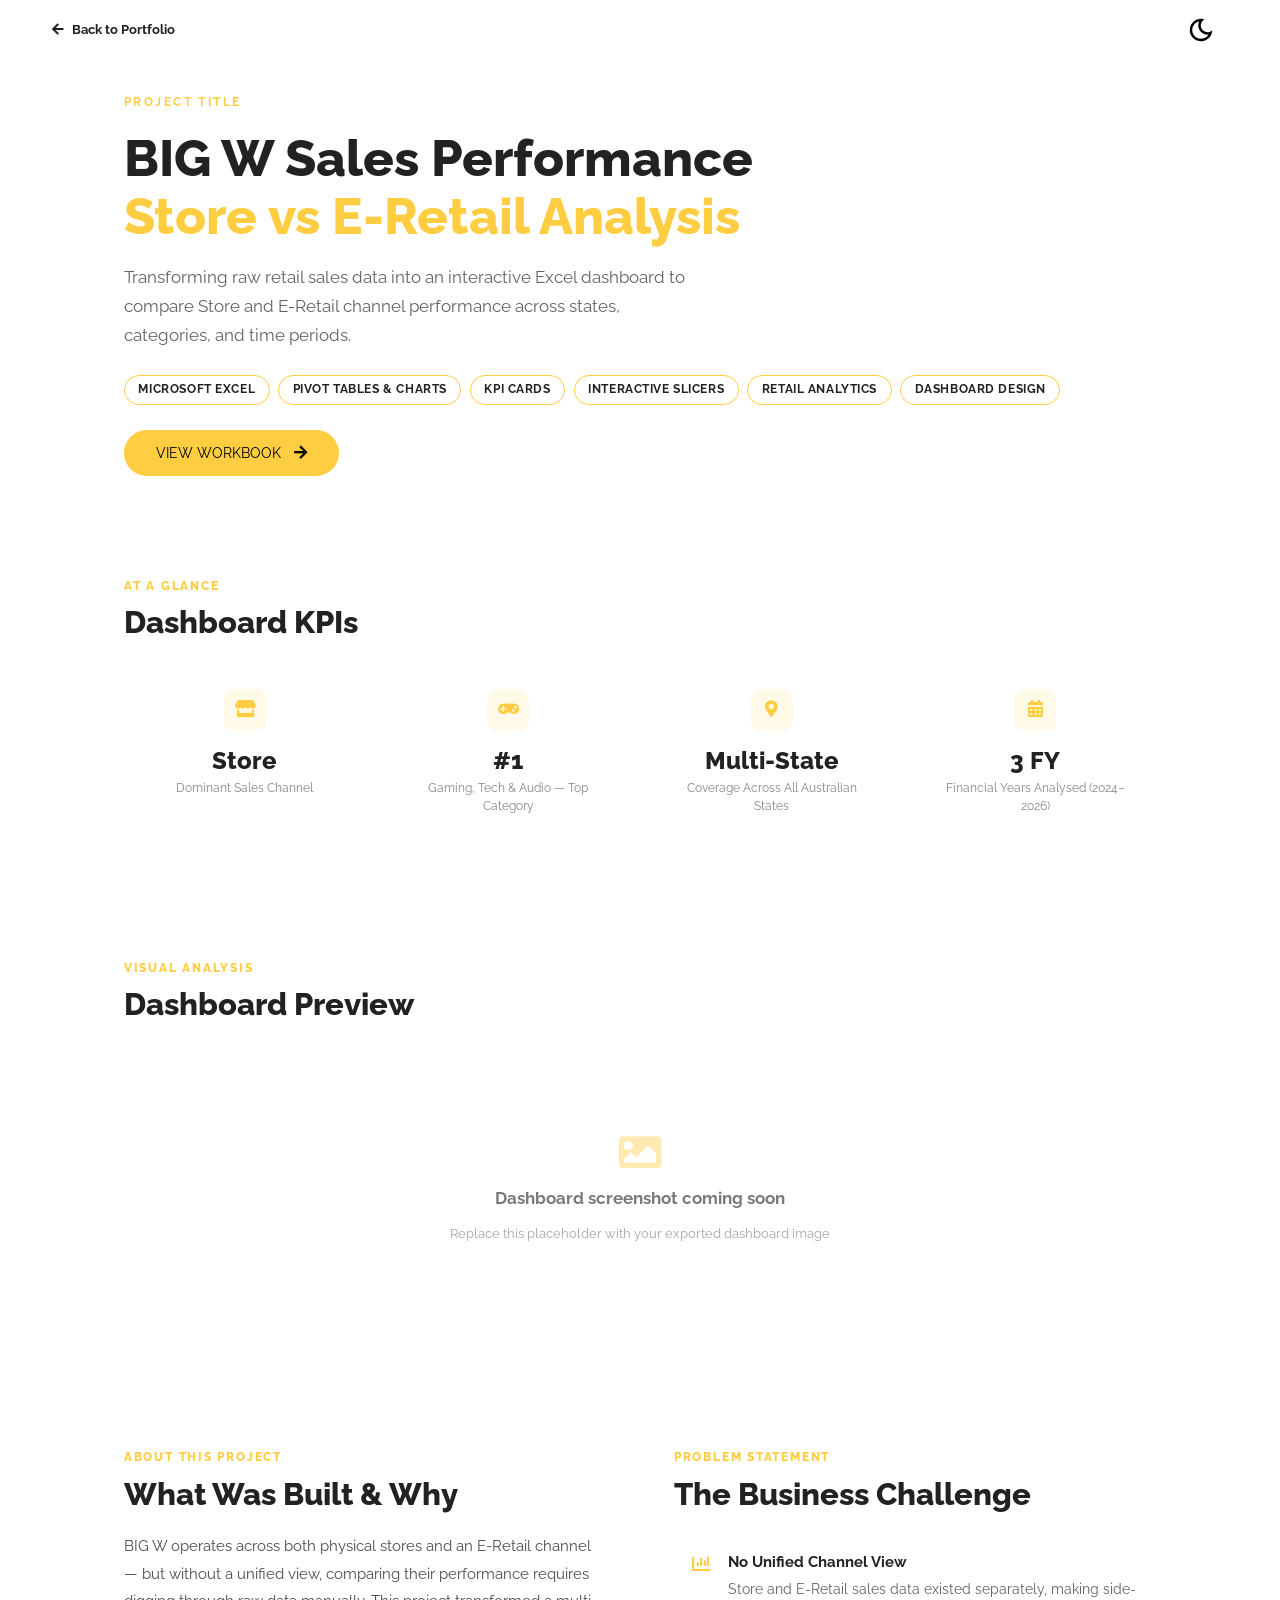
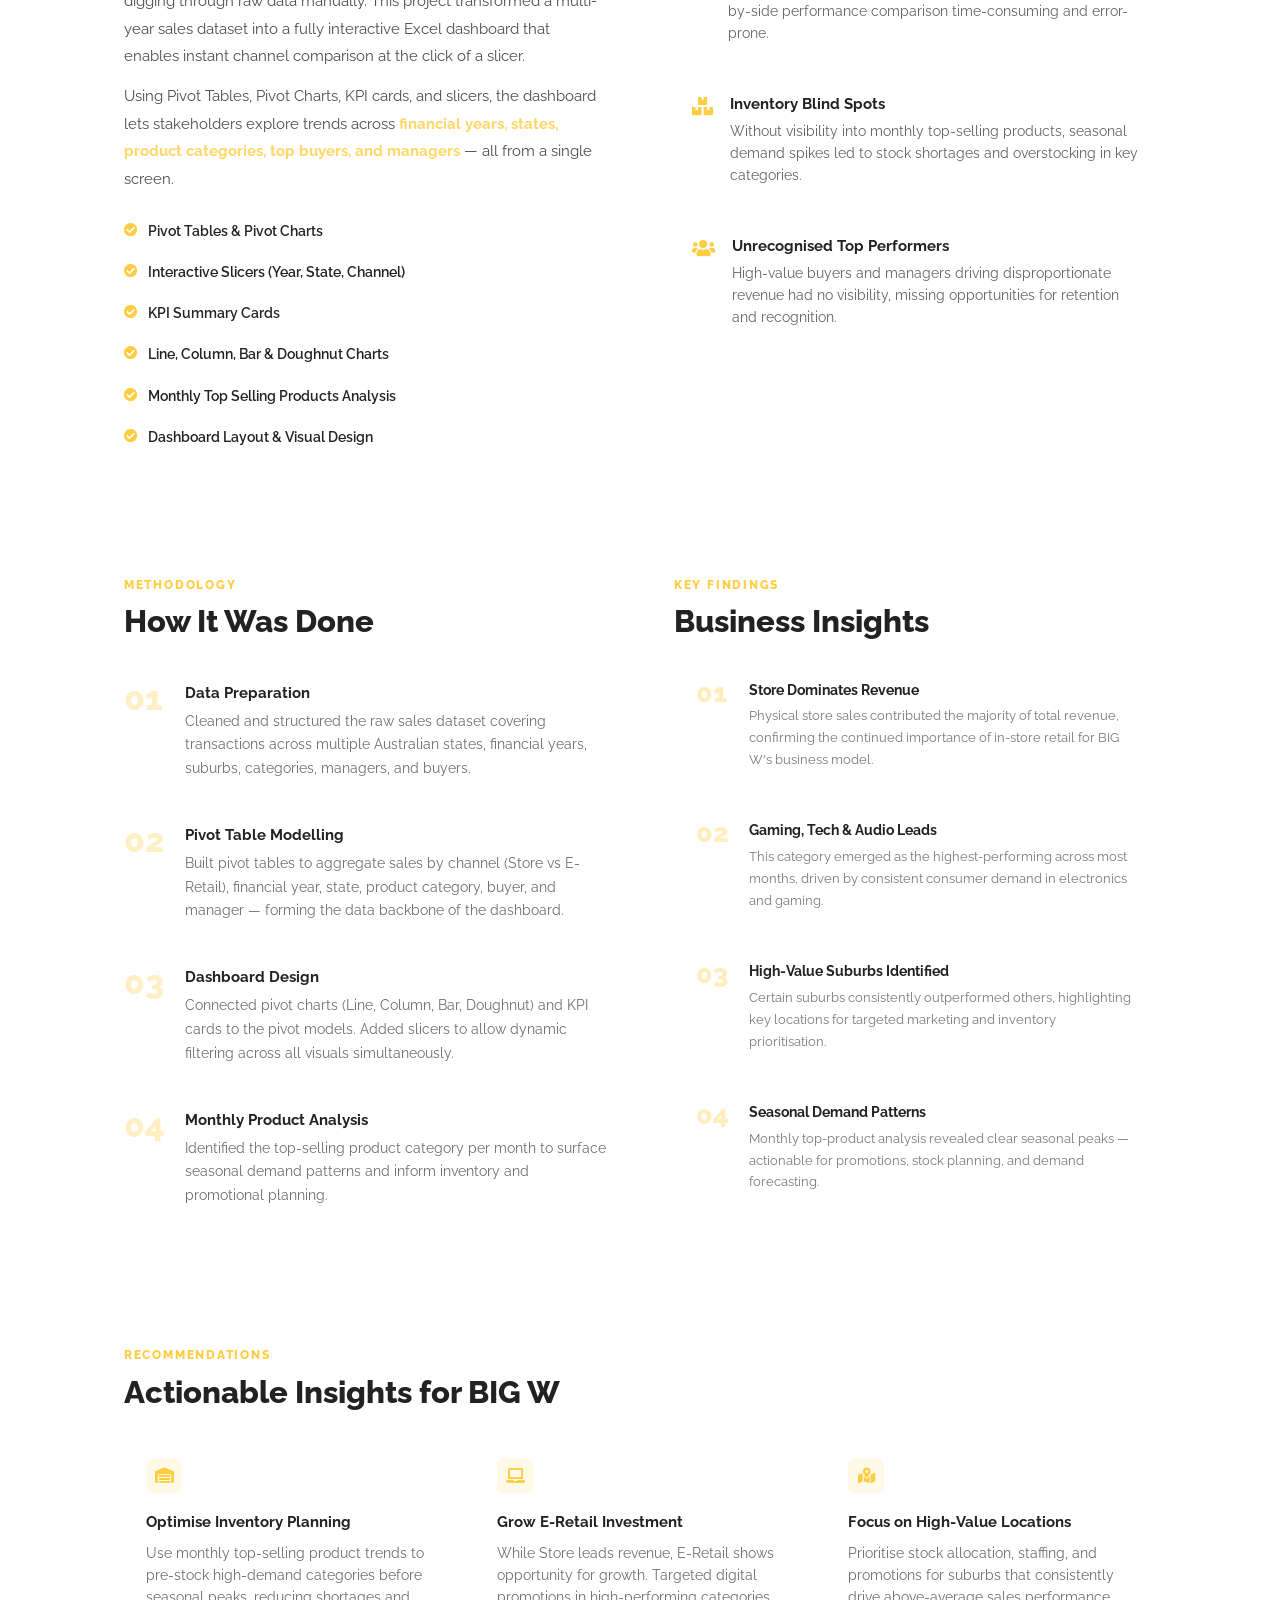
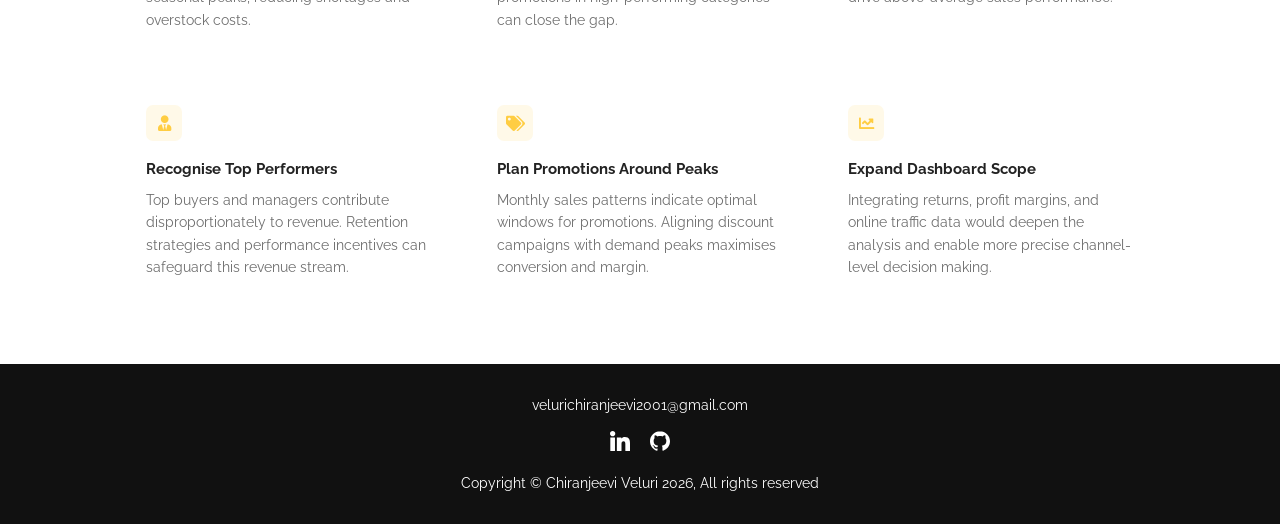
==== project-bigw.html @ 39807001 "added BigW as project 2" ====
<!DOCTYPE html>
<html lang="en">
  <head>
    <meta charset="UTF-8" />
    <meta name="viewport" content="width=device-width, initial-scale=1.0" />
    <title>BIG W Sales Dashboard | Chiranjeevi Veluri</title>
    <link rel="icon" type="image/svg+xml" href="assets/favicon.svg" />
    <link rel="stylesheet" href="https://use.fontawesome.com/releases/v5.15.4/css/all.css" integrity="sha384-DyZ88mC6Up2uqS4h/KRgHuoeGwBcD4Ng9SiP4dIRy0EXTlnuz47vAwmeGwVChigm" crossorigin="anonymous" />
    <link rel="stylesheet" href="css/style.css" />
    <link rel="stylesheet" href="css/utilities.css" />
    <link rel="stylesheet" href="css/project-woolies.css" />
    <link rel="stylesheet" href="css/project-bigw.css" />
  </head>
  <body>
    <div class="page-transition page-transition--enter"></div>

    <!-- Top bar -->
    <div class="pw-topbar">
      <a href="index.html" class="back-btn transition-link"><i class="fas fa-arrow-left"></i> Back to Portfolio</a>
      <div class="theme-switch">
        <input type="checkbox" id="switch" />
        <label class="toggle-icons" for="switch">
          <img class="moon" src="assets/moon.svg" alt="Dark mode" />
          <img class="sun" src="assets/sun.svg" alt="Light mode" />
        </label>
      </div>
    </div>

    <!-- Hero -->
    <section class="pw-hero pw-light">
      <div class="pw-container">
        <div class="pw-hero__eyebrow">Project Title</div>
        <h1 class="pw-hero__title">BIG W Sales Performance<br><span class="pw-accent">Store vs E-Retail Analysis</span></h1>
        <p class="pw-hero__sub">Transforming raw retail sales data into an interactive Excel dashboard to compare Store and E-Retail channel performance across states, categories, and time periods.</p>
        <div class="pw-hero__row">
          <div class="pw-hero__tags">
            <span class="tag">Microsoft Excel</span>
            <span class="tag">Pivot Tables & Charts</span>
            <span class="tag">KPI Cards</span>
            <span class="tag">Interactive Slicers</span>
            <span class="tag">Retail Analytics</span>
            <span class="tag">Dashboard Design</span>
          </div>
          <a href="#" class="btn btn-primary">View Workbook <i class="fas fa-arrow-right"></i></a>
        </div>
      </div>
    </section>

    <!-- KPI Summary -->
    <section class="pw-section pw-light">
      <div class="pw-container">
        <span class="pw-label">At a Glance</span>
        <h2 class="pw-heading">Dashboard KPIs</h2>
        <div class="pb-kpi-grid">
          <div class="pb-kpi-card">
            <div class="pb-kpi-icon"><i class="fas fa-store"></i></div>
            <div class="pb-kpi-value">Store</div>
            <div class="pb-kpi-label">Dominant Sales Channel</div>
          </div>
          <div class="pb-kpi-card">
            <div class="pb-kpi-icon"><i class="fas fa-gamepad"></i></div>
            <div class="pb-kpi-value">#1</div>
            <div class="pb-kpi-label">Gaming, Tech & Audio — Top Category</div>
          </div>
          <div class="pb-kpi-card">
            <div class="pb-kpi-icon"><i class="fas fa-map-marker-alt"></i></div>
            <div class="pb-kpi-value">Multi-State</div>
            <div class="pb-kpi-label">Coverage Across All Australian States</div>
          </div>
          <div class="pb-kpi-card">
            <div class="pb-kpi-icon"><i class="fas fa-calendar-alt"></i></div>
            <div class="pb-kpi-value">3 FY</div>
            <div class="pb-kpi-label">Financial Years Analysed (2024–2026)</div>
          </div>
        </div>
      </div>
    </section>

    <!-- Screenshot placeholder -->
    <section class="pw-section pw-light">
      <div class="pw-container">
        <span class="pw-label">Visual Analysis</span>
        <h2 class="pw-heading">Dashboard Preview</h2>
        <div class="pb-screenshot-placeholder">
          <div class="pb-placeholder-inner">
            <i class="fas fa-image"></i>
            <p>Dashboard screenshot coming soon</p>
            <span>Replace this placeholder with your exported dashboard image</span>
          </div>
        </div>
      </div>
    </section>

    <!-- About + Problem -->
    <section class="pw-section pw-light">
      <div class="pw-container pw-two-col">
        <div>
          <span class="pw-label">About This Project</span>
          <h2 class="pw-heading">What Was Built & Why</h2>
          <p class="pw-body">BIG W operates across both physical stores and an E-Retail channel — but without a unified view, comparing their performance requires digging through raw data manually. This project transformed a multi-year sales dataset into a fully interactive Excel dashboard that enables instant channel comparison at the click of a slicer.</p>
          <p class="pw-body">Using Pivot Tables, Pivot Charts, KPI cards, and slicers, the dashboard lets stakeholders explore trends across <em class="pw-em">financial years, states, product categories, top buyers, and managers</em> — all from a single screen.</p>
          <ul class="pw-tool-list">
            <li><i class="fas fa-check-circle"></i> Pivot Tables & Pivot Charts</li>
            <li><i class="fas fa-check-circle"></i> Interactive Slicers (Year, State, Channel)</li>
            <li><i class="fas fa-check-circle"></i> KPI Summary Cards</li>
            <li><i class="fas fa-check-circle"></i> Line, Column, Bar & Doughnut Charts</li>
            <li><i class="fas fa-check-circle"></i> Monthly Top Selling Products Analysis</li>
            <li><i class="fas fa-check-circle"></i> Dashboard Layout & Visual Design</li>
          </ul>
        </div>
        <div>
          <span class="pw-label">Problem Statement</span>
          <h2 class="pw-heading">The Business Challenge</h2>
          <div class="pw-prob-cards">
            <div class="pw-prob-card">
              <i class="fas fa-chart-bar"></i>
              <div>
                <h3>No Unified Channel View</h3>
                <p>Store and E-Retail sales data existed separately, making side-by-side performance comparison time-consuming and error-prone.</p>
              </div>
            </div>
            <div class="pw-prob-card">
              <i class="fas fa-boxes"></i>
              <div>
                <h3>Inventory Blind Spots</h3>
                <p>Without visibility into monthly top-selling products, seasonal demand spikes led to stock shortages and overstocking in key categories.</p>
              </div>
            </div>
            <div class="pw-prob-card">
              <i class="fas fa-users"></i>
              <div>
                <h3>Unrecognised Top Performers</h3>
                <p>High-value buyers and managers driving disproportionate revenue had no visibility, missing opportunities for retention and recognition.</p>
              </div>
            </div>
          </div>
        </div>
      </div>
    </section>

    <!-- Methodology + Key Findings -->
    <section class="pw-section pw-dark">
      <div class="pw-container">
        <div class="pw-mf-grid">

          <!-- Methodology -->
          <div>
            <span class="pw-label">Methodology</span>
            <h2 class="pw-heading pw-heading--white">How It Was Done</h2>
            <div class="pw-steps">
              <div class="pw-step">
                <div class="pw-step__num">01</div>
                <div>
                  <h3>Data Preparation</h3>
                  <p>Cleaned and structured the raw sales dataset covering transactions across multiple Australian states, financial years, suburbs, categories, managers, and buyers.</p>
                </div>
              </div>
              <div class="pw-step">
                <div class="pw-step__num">02</div>
                <div>
                  <h3>Pivot Table Modelling</h3>
                  <p>Built pivot tables to aggregate sales by channel (Store vs E-Retail), financial year, state, product category, buyer, and manager — forming the data backbone of the dashboard.</p>
                </div>
              </div>
              <div class="pw-step">
                <div class="pw-step__num">03</div>
                <div>
                  <h3>Dashboard Design</h3>
                  <p>Connected pivot charts (Line, Column, Bar, Doughnut) and KPI cards to the pivot models. Added slicers to allow dynamic filtering across all visuals simultaneously.</p>
                </div>
              </div>
              <div class="pw-step">
                <div class="pw-step__num">04</div>
                <div>
                  <h3>Monthly Product Analysis</h3>
                  <p>Identified the top-selling product category per month to surface seasonal demand patterns and inform inventory and promotional planning.</p>
                </div>
              </div>
            </div>
          </div>

          <!-- Key Findings -->
          <div>
            <span class="pw-label">Key Findings</span>
            <h2 class="pw-heading pw-heading--white">Business Insights</h2>
            <div class="pb-insights">
              <div class="pb-insight-card">
                <div class="pb-insight-num">01</div>
                <div class="pb-insight-body">
                  <strong>Store Dominates Revenue</strong>
                  <p>Physical store sales contributed the majority of total revenue, confirming the continued importance of in-store retail for BIG W's business model.</p>
                </div>
              </div>
              <div class="pb-insight-card">
                <div class="pb-insight-num">02</div>
                <div class="pb-insight-body">
                  <strong>Gaming, Tech & Audio Leads</strong>
                  <p>This category emerged as the highest-performing across most months, driven by consistent consumer demand in electronics and gaming.</p>
                </div>
              </div>
              <div class="pb-insight-card">
                <div class="pb-insight-num">03</div>
                <div class="pb-insight-body">
                  <strong>High-Value Suburbs Identified</strong>
                  <p>Certain suburbs consistently outperformed others, highlighting key locations for targeted marketing and inventory prioritisation.</p>
                </div>
              </div>
              <div class="pb-insight-card">
                <div class="pb-insight-num">04</div>
                <div class="pb-insight-body">
                  <strong>Seasonal Demand Patterns</strong>
                  <p>Monthly top-product analysis revealed clear seasonal peaks — actionable for promotions, stock planning, and demand forecasting.</p>
                </div>
              </div>
            </div>
          </div>

        </div>
      </div>
    </section>

    <!-- Recommendations -->
    <section class="pw-section pw-dark">
      <div class="pw-container">
        <span class="pw-label">Recommendations</span>
        <h2 class="pw-heading pw-heading--white">Actionable Insights for BIG W</h2>
        <div class="pw-rec-grid">
          <div class="pw-rec-card">
            <div class="pw-rec-icon"><i class="fas fa-warehouse"></i></div>
            <h3>Optimise Inventory Planning</h3>
            <p>Use monthly top-selling product trends to pre-stock high-demand categories before seasonal peaks, reducing shortages and overstock costs.</p>
          </div>
          <div class="pw-rec-card">
            <div class="pw-rec-icon"><i class="fas fa-laptop"></i></div>
            <h3>Grow E-Retail Investment</h3>
            <p>While Store leads revenue, E-Retail shows opportunity for growth. Targeted digital promotions in high-performing categories can close the gap.</p>
          </div>
          <div class="pw-rec-card">
            <div class="pw-rec-icon"><i class="fas fa-map-marked-alt"></i></div>
            <h3>Focus on High-Value Locations</h3>
            <p>Prioritise stock allocation, staffing, and promotions for suburbs that consistently drive above-average sales performance.</p>
          </div>
          <div class="pw-rec-card">
            <div class="pw-rec-icon"><i class="fas fa-user-tie"></i></div>
            <h3>Recognise Top Performers</h3>
            <p>Top buyers and managers contribute disproportionately to revenue. Retention strategies and performance incentives can safeguard this revenue stream.</p>
          </div>
          <div class="pw-rec-card">
            <div class="pw-rec-icon"><i class="fas fa-tags"></i></div>
            <h3>Plan Promotions Around Peaks</h3>
            <p>Monthly sales patterns indicate optimal windows for promotions. Aligning discount campaigns with demand peaks maximises conversion and margin.</p>
          </div>
          <div class="pw-rec-card">
            <div class="pw-rec-icon"><i class="fas fa-chart-line"></i></div>
            <h3>Expand Dashboard Scope</h3>
            <p>Integrating returns, profit margins, and online traffic data would deepen the analysis and enable more precise channel-level decision making.</p>
          </div>
        </div>
      </div>
    </section>

    <footer id="footer">
      <div class="container">
        <a href="mailto:velurichiranjeevi2001@gmail.com">velurichiranjeevi2001@gmail.com</a>
        <div class="social">
          <a href="https://www.linkedin.com/in/veluri-chiranjeevi-5b1b20225" target="_blank"><img src="./assets/linkedin-icon.svg" alt="LinkedIn" /></a>
          <a href="https://github.com/ChiranjeeviVeluri" target="_blank"><img src="./assets/github-icon.svg" alt="GitHub" /></a>
        </div>
        <p>Copyright &copy; Chiranjeevi Veluri <span id="datee"></span>, All rights reserved</p>
      </div>
    </footer>

    <script src="js/script.js"></script>
    <script src="js/project-bigw.js"></script>
  </body>
</html>
---- css/style.css ----
@import url(https://fonts.googleapis.com/css?family=Raleway:100,200,300,400,500,600,700,800,900);

/* Variables */
:root {
  --primary-color: #ffcd42;
  --secondary-color: #ffd35c;
  --bg-primary: #ffffff;
  --text-color: #222222;
  --text-color-two: #ffffff;
  --bg-secondary: #000000;
  --card-background: #ffffff;
  --bg-secondary-two: #111111;
  --shadow: 0 10px 40px rgba(0, 0, 0, 0.2);

  --weight-small: 400;
  --weight-semibold: 600;
  --weight-bold: 800;

  --width-small: 600px;
  --width-medium: 1100px;
  --width-large: 1300px;
}

[data-theme="dark"] {
  --primary-color: #ffcd42;
  --secondary-color: #ffd35c;
  --bg-primary: #000000;
  --text-color: #ffffff;
  --text-color-two: #222222;
  --bg-secondary: #ffffff;
  --card-background: #111111;
  --bg-secondary-two: #ffffff;
  --shadow: 0 2px 10px rgba(95, 95, 95, 0.2);
}

html {
  font-size: 106%;
  scroll-behavior: smooth;
}

* {
  margin: 0;
  padding: 0;
  box-sizing: border-box;
}

ul {
  list-style: none;
}

a {
  text-decoration: none;
  color: var(--text-color);
}

body {
  background: var(--bg-primary);
  color: var(--text-color);
  font-family: "Raleway", sans-serif;
  line-height: 1.5;
}

/* Navbar */
.navbar {
  position: fixed;
  top: 0;
  left: 0;
  right: 0;
  z-index: 20;
  background: var(--bg-primary);
}

.navbar .container {
  display: flex;
  align-items: center;
  justify-content: space-between;
  height: 80px;
  width: 100%;
}

.navbar .nav-menu {
  display: flex;
  align-items: center;
  background: var(--bg-primary);
}

.navbar .nav-link {
  margin: 0 1rem;
  font-size: 0.8rem;
  font-weight: var(--weight-semibold);
}

.navbar .btn {
  margin-right: 1.5rem;
}

.fas.fa-arrow-right {
  margin-left: 0.5rem;
  font-size: 0.9rem;
}

/* Nav Social */
.nav-social {
  display: flex;
  align-items: center;
  gap: 1rem;
}

.nav-social a {
  color: var(--text-color);
  font-size: 1.2rem;
  transition: 0.3s ease;
}

.nav-social a:hover {
  color: var(--primary-color);
}

/* Hamburger */
.hamburger {
  margin-bottom: 0.1rem;
  display: none;
}

.bar {
  display: block;
  width: 23px;
  height: 3px;
  margin: 4px auto;
  transition: all 0.3s ease-in-out;
  border-radius: 30px;
  background-color: var(--bg-secondary);
}

/* Hero */
#hero {
  display: flex;
  flex-direction: column;
}

.profile-image {
  width: 150px;
  height: 150px;
  border-radius: 50%;
  object-fit: cover;
  object-position: center top;
  animation: bounce 1s infinite alternate;
}

@keyframes bounce {
  from { transform: translateY(0px); }
  to { transform: translateY(-10px); }
}

.division {
  width: 100%;
  height: 2px;
  background-color: var(--card-background);
  margin: 2rem 0;
}

/* Fade-in scroll animation */
.fade-up {
  opacity: 0;
  transform: translateY(30px);
  transition: opacity 0.6s ease, transform 0.6s ease;
}

.fade-up.visible {
  opacity: 1;
  transform: translateY(0);
}

/* Skills */
#skills {
  display: flex;
  flex-direction: column;
  margin: 2rem auto 5rem;
}

.skills-grid {
  display: flex;
  flex-direction: column;
  margin-top: 1rem;
}

.skill-row {
  display: grid;
  grid-template-columns: 320px 1fr;
  align-items: flex-start;
  padding: 2rem 0;
  border-top: 1px solid var(--card-background);
  gap: 1.5rem;
}

.skill-row:last-child {
  border-bottom: 1px solid var(--card-background);
}

.category-label {
  font-size: 2rem;
  font-weight: var(--weight-bold);
  text-transform: uppercase;
  color: var(--text-color);
  opacity: 0.9;
  line-height: 1.1;
  padding-top: 0.6rem;
}

.skill-icons {
  display: flex;
  flex-wrap: wrap;
  gap: 2rem;
  align-items: center;
}

.skill-icon {
  display: flex;
  align-items: center;
  gap: 0.6rem;
  transition: 0.3s ease;
}

.skill-icon:hover {
  transform: translateY(-3px);
}

.skill-icon i {
  font-size: 2.4rem;
}

.skill-icon img {
  width: 2.4rem;
  height: 2.4rem;
}

.skill-icon span {
  font-size: 1rem;
  font-weight: var(--weight-semibold);
  color: var(--text-color);
  white-space: nowrap;
}

/* Projects */
#projects {
  display: flex;
  flex-direction: column;
  margin: 2rem auto 5rem;
}

#projects .btn {
  align-self: center;
  margin: 2rem 0;
}

.project {
  display: grid;
  grid-template-columns: repeat(3, 1fr);
  grid-auto-rows: minmax(250px, auto);
  grid-gap: 0.9rem;
}

.card .project-bio p {
  font-size: 0.83rem;
}

.card .project-bio h3 {
  font-size: 0.9rem;
}

.project-info {
  display: flex;
  justify-content: space-between;
  opacity: 0;
  position: relative;
  transition: 0.5s ease-in-out;
}

.project-bio {
  display: flex;
  flex-direction: column;
  justify-content: flex-end;
  position: relative;
  top: 160px;
  left: 10px;
}

/* Timeline (Education & Experience) */
.timeline-section {
  display: flex;
  flex-direction: column;
  margin: 2rem auto;
  padding-bottom: 2rem;
}

#experience {
  margin-bottom: 5rem;
}

.timeline {
  position: relative;
  margin-top: 2rem;
  padding-left: 160px;
}

.timeline::before {
  content: "";
  position: absolute;
  left: 130px;
  top: 0;
  bottom: 0;
  width: 2px;
  background-color: var(--card-background);
}

.timeline-item {
  position: relative;
  display: flex;
  align-items: flex-start;
  margin-bottom: 3rem;
}

.timeline-item:last-child {
  margin-bottom: 0;
}

.timeline-date {
  position: absolute;
  left: -160px;
  width: 120px;
  text-align: right;
  font-size: 0.85rem;
  font-weight: var(--weight-semibold);
  color: var(--text-color);
  opacity: 0.5;
  padding-top: 0.2rem;
}

.timeline-dot {
  position: absolute;
  left: -34px;
  top: 0.3rem;
  width: 14px;
  height: 14px;
  border-radius: 50%;
  background-color: var(--primary-color);
  border: 2px solid var(--bg-primary);
  box-shadow: 0 0 0 2px var(--primary-color);
  flex-shrink: 0;
  animation: pulse 2s infinite;
}

@keyframes pulse {
  0% { box-shadow: 0 0 0 2px var(--primary-color); }
  50% { box-shadow: 0 0 0 6px rgba(255, 205, 66, 0.2); }
  100% { box-shadow: 0 0 0 2px var(--primary-color); }
}

.timeline-content {
  padding-left: 2rem;
}

.timeline-content h3 {
  font-size: 1.3rem;
  font-weight: var(--weight-bold);
  color: var(--text-color);
  margin-bottom: 0.3rem;
}

.timeline-place {
  font-size: 0.9rem;
  color: var(--text-color);
  opacity: 0.6;
}

/* Footer */
#footer {
  background: #111111;
}

#footer .container {
  display: flex;
  flex-direction: column;
  align-items: center;
  justify-content: center;
  color: #ffffff;
  min-height: 160px;
  text-align: center;
}

#footer a {
  font-size: 0.8rem;
  color: #fff;
}

#footer a:hover {
  opacity: 0.6;
}

#footer .social {
  margin: 0.9rem 0;
}

#footer .social img {
  width: 20px;
  height: 20px;
}

#footer .social a {
  margin: 0 0.5rem;
}

#footer p {
  font-size: 0.8rem;
}

/* Responsive */
@media (max-width: 1000px) {
  .project {
    grid-template-columns: repeat(2, 1fr);
  }
}

@media (max-width: 768px) {
  .skill-row {
    grid-template-columns: 1fr;
    gap: 1rem;
    padding: 2rem 0;
  }

  .category-label {
    font-size: 1.4rem;
    white-space: normal;
  }

  .skill-icons {
    gap: 1.5rem;
  }

  .timeline {
    padding-left: 100px;
  }

  .timeline::before {
    left: 75px;
  }

  .timeline-date {
    left: -100px;
    width: 65px;
    font-size: 0.72rem;
  }

  .timeline-dot {
    left: -29px;
  }
}

@media (max-width: 670px) {
  .navbar .nav-menu {
    position: fixed;
    right: -100vw;
    top: 4.5rem;
    flex-direction: column;
    width: calc(80% - 10px);
    transition: 0.3s;
    box-shadow: var(--shadow);
    padding: 2rem;
    border-radius: 5px;
    align-items: flex-start;
  }

  .navbar .btn {
    margin: 0;
    margin-top: 1rem;
  }

  .nav-menu.active {
    right: 20px;
  }

  .nav-menu .nav-link {
    font-size: 0.9rem;
    margin: 0 0.2rem;
  }

  .nav-menu li {
    margin-bottom: 0.5rem;
    width: 100%;
  }

  .nav-menu .btn {
    width: 100%;
    text-align: center;
    margin-top: 0.5rem;
  }

  .hamburger {
    display: block;
    cursor: pointer;
    padding: 0.2rem 0.4rem;
  }

  .hamburger.active {
    border: 1px dotted gray;
  }

  .hamburger.active .bar:nth-child(2) {
    opacity: 0;
  }

  .hamburger.active .bar:nth-child(1) {
    transform: translateY(6px) rotate(45deg);
  }

  .hamburger.active .bar:nth-child(3) {
    transform: translateY(-8px) rotate(-45deg);
  }
}

@media (max-width: 600px) {
  .project {
    grid-template-columns: 1fr;
  }

  .header-container .btn {
    border-radius: 5px;
    width: 80%;
  }
}

@media (max-width: 480px) {
  .timeline {
    padding-left: 0;
    padding-top: 1rem;
  }

  .timeline::before {
    left: 6px;
    top: 0;
  }

  .timeline-date {
    position: static;
    width: auto;
    text-align: left;
    margin-bottom: 0.2rem;
  }

  .timeline-dot {
    position: static;
    margin-right: 1rem;
    margin-top: 0.3rem;
    flex-shrink: 0;
  }

  .timeline-item {
    flex-direction: column;
    padding-left: 1.5rem;
  }

  .timeline-content {
    padding-left: 0;
  }
}
/* ── Page transition overlay ── */
.page-transition {
  position: fixed;
  top: 0; left: 0;
  width: 100%; height: 100%;
  background: var(--primary-color);
  z-index: 9999;
  transform: translateX(-100%);
  pointer-events: none;
}

.page-transition.is-leaving {
  animation: transitionOut 0.5s cubic-bezier(0.77, 0, 0.18, 1) forwards;
}

.page-transition--enter {
  animation: transitionIn 0.5s cubic-bezier(0.77, 0, 0.18, 1) forwards;
}

@keyframes transitionOut {
  0%   { transform: translateX(-100%); }
  100% { transform: translateX(0%); }
}

@keyframes transitionIn {
  0%   { transform: translateX(0%); }
  100% { transform: translateX(100%); }
}

/* ── Woolies card pill ── */
.card-woolies { position: relative; }

.card-woolies::after {
  content: 'View Case Study →';
  position: absolute;
  bottom: 1rem; right: 1rem;
  background: var(--primary-color);
  color: #000;
  font-size: 0.7rem;
  font-weight: 800;
  padding: 0.3rem 0.7rem;
  border-radius: 20px;
  opacity: 0;
  transform: translateY(5px);
  transition: 0.3s ease;
  text-transform: uppercase;
  letter-spacing: 0.05em;
}

.card-woolies:hover::after {
  opacity: 1;
  transform: translateY(0);
}
---- css/utilities.css ----
.container {
  max-width: var(--width-medium);
  margin: 0 auto;
  padding: 1rem 2rem;
}

/* Highlight */
.highlight {
  color: var(--primary-color);
  font-weight: var(--weight-bold);
}

/* Buttons */
.btn {
  display: inline-block;
  padding: 0.75rem 1.9rem;
  border-radius: 30px;
  text-transform: uppercase;
  font-size: 0.82rem;
  transition: 0.3s;
}

.btn-primary {
  background: var(--primary-color);
  color: #000000;
}

.btn-primary:hover {
  background: var(--secondary-color);
}

.btn-secondary {
  margin: 5px 0;
  background-color: var(--bg-secondary);
  color: var(--bg-primary);
  position: relative;
  overflow: hidden;
  z-index: 0;
  transition: color 0.35s ease;
}

.btn-secondary::before {
  content: '';
  position: absolute;
  inset: 0;
  background: var(--primary-color);
  transform: scaleX(0);
  transform-origin: left;
  transition: transform 0.35s cubic-bezier(0.77, 0, 0.18, 1);
  z-index: -1;
}

.btn-secondary:hover::before {
  transform: scaleX(1);
}

.btn-secondary:hover {
  color: #000;
}

/* Dark mode toggle */
#switch {
  display: none;
}

.toggle-icons {
  display: flex;
  justify-content: space-between;
  align-items: center;
  cursor: pointer;
}

.toggle-icons > img {
  transition: 0.6s cubic-bezier(0.23, 1, 0.32, 1);
  width: 30px;
}

.moon {
  transform: rotate(10deg);
}

#switch:checked + .toggle-icons .moon {
  transform: rotate(250deg);
}

#switch:checked + .toggle-icons .sun {
  transform: rotate(100deg);
}

/* Header */
.header-container {
  display: flex;
  flex-direction: column;
  align-items: center;
  justify-content: center;
  min-height: 100vh;
  padding: 80px 1rem 2rem;
  margin-top: 0;
}

.header-container > div {
  margin-top: 1rem;
}

.content-text {
  text-align: center;
  margin: 1.5rem 0;
}

.content-text h2 {
  font-size: 3.5rem;
  line-height: 1.2;
  transition: 0.2s ease-in-out;
}

.content-text p {
  padding: 0.5rem;
  margin: 0 auto;
  max-width: 700px;
}

/* Typing cursor */
.typing-cursor {
  display: inline-block;
  width: 3px;
  height: 1em;
  background-color: var(--primary-color);
  margin-left: 4px;
  vertical-align: middle;
  animation: blink 0.8s step-end infinite;
}

@keyframes blink {
  0%, 100% { opacity: 1; }
  50% { opacity: 0; }
}

/* Project cards */
.card {
  padding: 1rem;
  background: var(--card-background);
  color: #ffffff;
  border-radius: 5px;
  transition: 0.4s ease-in-out;
  cursor: pointer;
}

.card a {
  color: #ffffff;
  transition: 0.25s ease-in-out;
  font-size: 1.1rem;
  margin-right: 0.3rem;
}

.card a:hover {
  color: var(--primary-color);
}

.card:hover {
  box-shadow: inset 0 100px 1000px 10px rgba(0, 0, 0, 0.8);
}

.card:hover .project-info {
  opacity: 1;
}

.card:nth-child(1) { background: url(../assets/project/woolies.png) center center/cover; }
.card:nth-child(2) { background: url(../assets/project/project-two.png) center center/cover; }
.card:nth-child(3) { background: url(../assets/project/project-three.png) center center/cover; }
.card:nth-child(4) { background: url(../assets/project/project-four.png) center center/cover; }
.card:nth-child(5) { background: url(../assets/project/project-five.png) center center/cover; }
.card:nth-child(6) { background: url(../assets/project/project-six.png) center center/cover; }

/* Responsive */
@media (max-width: 768px) {
  .header-container {
    text-align: center;
  }

  .content-text h2 {
    font-size: 2.5rem;
  }
}
---- css/project-woolies.css ----
/* ============================================
   Project Woolies — scoped styles
   ============================================ */

/* Top bar */
.pw-topbar {
  position: fixed;
  top: 0; left: 0; right: 0;
  z-index: 100;
  height: 60px;
  display: flex;
  align-items: center;
  justify-content: space-between;
  padding: 0 2rem;
  background: var(--bg-primary);
  border-bottom: 1px solid var(--card-background);
}

.back-btn {
  display: inline-flex;
  align-items: center;
  gap: 0.5rem;
  font-size: 0.78rem;
  font-weight: 700;
  color: var(--text-color);
  padding: 0.4rem 1rem;
  border-radius: 30px;
  border: 1.5px solid var(--card-background);
  transition: 0.25s ease;
}

.back-btn:hover {
  background: var(--primary-color);
  color: #000;
  border-color: var(--primary-color);
}

/* Section backgrounds — alternate between primary and card */
.pw-light { background: var(--bg-primary); }
.pw-dark  { background: var(--card-background); }

.pw-section { padding: 3.5rem 0; }

.pw-container {
  max-width: var(--width-medium);
  margin: 0 auto;
  padding: 0 2rem;
}

/* Labels & headings */
.pw-label {
  display: block;
  font-size: 0.7rem;
  font-weight: 800;
  letter-spacing: 0.15em;
  text-transform: uppercase;
  color: var(--primary-color);
  margin-bottom: 0.5rem;
}

.pw-heading {
  font-size: 1.8rem;
  font-weight: 800;
  line-height: 1.2;
  color: var(--text-color);
  margin-bottom: 1.25rem;
}

/* Hero */
.pw-hero { padding: 5.5rem 0 2.5rem; }

.pw-hero__eyebrow {
  font-size: 0.72rem;
  font-weight: 700;
  letter-spacing: 0.2em;
  text-transform: uppercase;
  color: var(--primary-color);
  margin-bottom: 1rem;
}

.pw-hero__title {
  font-size: clamp(2rem, 4vw, 3.2rem);
  font-weight: 800;
  line-height: 1.15;
  color: var(--text-color);
  margin-bottom: 1rem;
}

.pw-accent { color: var(--primary-color); }

.pw-hero__sub {
  font-size: 1rem;
  color: var(--text-color);
  opacity: 0.7;
  max-width: 580px;
  line-height: 1.7;
  margin-bottom: 1.5rem;
}

.pw-hero__row {
  display: flex;
  align-items: center;
  gap: 1.5rem;
  flex-wrap: wrap;
}

.pw-hero__tags {
  display: flex;
  flex-wrap: wrap;
  gap: 0.5rem;
}

.tag {
  font-size: 0.68rem;
  font-weight: 700;
  letter-spacing: 0.05em;
  text-transform: uppercase;
  padding: 0.3rem 0.8rem;
  border-radius: 30px;
  border: 1.5px solid var(--primary-color);
  color: var(--text-color);
}

/* Two column layout */
.pw-two-col {
  display: grid;
  grid-template-columns: 1fr 1fr;
  gap: 4rem;
  align-items: start;
}

.pw-body {
  font-size: 0.9rem;
  color: var(--text-color);
  opacity: 0.8;
  line-height: 1.8;
  margin-bottom: 0.75rem;
}

.pw-em { color: var(--primary-color); font-style: normal; font-weight: 700; }

.pw-tool-list {
  margin-top: 1rem;
  display: flex;
  flex-direction: column;
}

.pw-tool-list li {
  display: flex;
  align-items: center;
  gap: 0.6rem;
  padding: 0.55rem 0;
  border-bottom: 1px solid var(--card-background);
  font-size: 0.85rem;
  font-weight: 600;
  color: var(--text-color);
}

.pw-tool-list li i { color: var(--primary-color); font-size: 0.8rem; }

/* Problem cards */
.pw-prob-cards { display: flex; flex-direction: column; gap: 0.75rem; }

.pw-prob-card {
  display: flex;
  gap: 1rem;
  align-items: flex-start;
  padding: 1rem;
  border-radius: 8px;
  border: 1.5px solid var(--card-background);
  background: var(--bg-primary);
  transition: border-color 0.3s;
}

.pw-prob-card:hover { border-color: var(--primary-color); }

.pw-prob-card > i {
  color: var(--primary-color);
  font-size: 1.1rem;
  margin-top: 0.2rem;
  flex-shrink: 0;
}

.pw-prob-card h3 {
  font-size: 0.88rem;
  font-weight: 700;
  color: var(--text-color);
  margin-bottom: 0.25rem;
}

.pw-prob-card p {
  font-size: 0.82rem;
  color: var(--text-color);
  opacity: 0.7;
  line-height: 1.6;
}

/* Methodology + Findings grid */
.pw-mf-grid {
  display: grid;
  grid-template-columns: 1fr 1fr;
  gap: 4rem;
  align-items: start;
}

/* Steps */
.pw-steps { display: flex; flex-direction: column; }

.pw-step {
  display: flex;
  gap: 1.25rem;
  padding: 1.25rem 0;
  border-bottom: 1px solid var(--bg-primary);
}

.pw-step:last-child { border-bottom: none; }

.pw-step__num {
  font-size: 2rem;
  font-weight: 800;
  color: var(--primary-color);
  opacity: 0.3;
  line-height: 1;
  flex-shrink: 0;
  width: 40px;
}

.pw-step h3 {
  font-size: 0.9rem;
  font-weight: 700;
  color: var(--text-color);
  margin-bottom: 0.3rem;
}

.pw-step p {
  font-size: 0.82rem;
  color: var(--text-color);
  opacity: 0.65;
  line-height: 1.7;
}

/* Correlation pairs */
.pw-pairs { display: flex; flex-direction: column; gap: 0.6rem; margin-bottom: 1.5rem; }

.pw-pair {
  display: grid;
  grid-template-columns: 24px 1fr auto;
  align-items: center;
  gap: 1rem;
  padding: 0.7rem 1rem;
  border-radius: 6px;
  background: var(--bg-primary);
  border: 1px solid var(--bg-primary);
  transition: border-color 0.3s;
}

.pw-pair:hover { border-color: var(--primary-color); }

.pw-pair__rank {
  font-size: 1rem;
  font-weight: 800;
  color: var(--primary-color);
  opacity: 0.5;
  text-align: center;
}

.pw-pair__info { display: flex; flex-direction: column; }
.pw-pair__info strong { font-size: 0.82rem; color: var(--text-color); }
.pw-pair__info span  { font-size: 0.72rem; color: var(--text-color); opacity: 0.5; }

.pw-pair__bar-wrap {
  display: flex;
  align-items: center;
  gap: 0.6rem;
  min-width: 120px;
}

.pw-pair__bar {
  flex: 1;
  height: 5px;
  border-radius: 3px;
  background: var(--card-background);
  position: relative;
  overflow: hidden;
}

.pw-pair__bar::after {
  content: '';
  position: absolute;
  left: 0; top: 0; bottom: 0;
  width: var(--w);
  border-radius: 3px;
  background: var(--primary-color);
}

.pw-pair__score {
  font-size: 0.85rem;
  font-weight: 800;
  color: var(--primary-color);
  min-width: 35px;
  text-align: right;
}

/* Heatmap */
.pw-heatmap-note {
  font-size: 0.72rem;
  color: var(--text-color);
  opacity: 0.5;
  margin-bottom: 0.75rem;
}

.pw-heatmap-scroll { overflow-x: auto; }

.pw-heatmap {
  border-collapse: collapse;
  font-size: 0.72rem;
  width: 100%;
}

.pw-heatmap th, .pw-heatmap td {
  padding: 0.4rem 0.5rem;
  text-align: center;
  border: 1px solid var(--bg-primary);
  white-space: nowrap;
}

.pw-heatmap th {
  font-weight: 700;
  font-size: 0.65rem;
  text-transform: uppercase;
  color: var(--text-color);
  opacity: 0.5;
  background: var(--bg-primary);
}

.hl  { text-align:left !important; font-weight:700; color:var(--text-color) !important; background:var(--bg-primary) !important; }
.hs  { background:rgba(255,205,66,0.25); color:var(--text-color); font-weight:700; }
.hm5 { background:rgba(34,197,94,0.55); color:#fff; font-weight:700; }
.hm4 { background:rgba(34,197,94,0.40); color:#fff; font-weight:700; }
.hm3 { background:rgba(34,197,94,0.28); color:#fff; }
.hm2 { background:rgba(34,197,94,0.18); color:var(--text-color); }
.hm1 { background:rgba(34,197,94,0.10); color:var(--text-color); }
.hz  { background:transparent; color:var(--text-color); opacity:0.4; }
.hr  { background:rgba(239,68,68,0.15); color:#b92828; }
.hn  { background:transparent; color:var(--text-color); opacity:0.15; }

/* Screenshots */
.pw-screenshots {
  display: grid;
  grid-template-columns: 1fr 1fr;
  gap: 1.5rem;
}

.pw-screenshot {
  border-radius: 8px;
  overflow: hidden;
  border: 1.5px solid var(--card-background);
  transition: border-color 0.3s, box-shadow 0.3s;
}

.pw-screenshot:hover {
  border-color: var(--primary-color);
  box-shadow: 0 6px 24px rgba(255, 205, 66, 0.1);
}

.pw-screenshot img { width: 100%; display: block; }

.pw-screenshot__cap {
  padding: 1rem 1.25rem;
  background: var(--card-background);
}

.pw-screenshot__cap strong {
  display: block;
  font-size: 0.85rem;
  font-weight: 700;
  color: var(--text-color);
  margin-bottom: 0.3rem;
}

.pw-screenshot__cap p {
  font-size: 0.78rem;
  color: var(--text-color);
  opacity: 0.65;
  line-height: 1.6;
}

/* Recommendation cards */
.pw-rec-grid {
  display: grid;
  grid-template-columns: repeat(3, 1fr);
  gap: 1.25rem;
  margin-top: 1rem;
}

.pw-rec-card {
  background: var(--bg-primary);
  border: 1.5px solid var(--bg-primary);
  border-radius: 8px;
  padding: 1.5rem 1.25rem;
  transition: border-color 0.3s, transform 0.3s;
}

.pw-rec-card:hover {
  border-color: var(--primary-color);
  transform: translateY(-3px);
}

.pw-rec-icon {
  width: 36px; height: 36px;
  background: rgba(255,205,66,0.12);
  border-radius: 7px;
  display: flex;
  align-items: center;
  justify-content: center;
  margin-bottom: 1rem;
}

.pw-rec-icon i { color: var(--primary-color); font-size: 0.9rem; }

.pw-rec-card h3 {
  font-size: 0.88rem;
  font-weight: 700;
  color: var(--text-color);
  margin-bottom: 0.5rem;
}

.pw-rec-card p {
  font-size: 0.8rem;
  color: var(--text-color);
  opacity: 0.65;
  line-height: 1.65;
}

/* Responsive */
@media (max-width: 900px) {
  .pw-two-col { grid-template-columns: 1fr; gap: 2.5rem; }
  .pw-mf-grid { grid-template-columns: 1fr; gap: 2.5rem; }
  .pw-screenshots { grid-template-columns: 1fr; }
  .pw-rec-grid { grid-template-columns: 1fr 1fr; }
}

@media (max-width: 600px) {
  .pw-hero { padding: 4.5rem 0 2rem; }
  .pw-section { padding: 2.5rem 0; }
  .pw-container { padding: 0 1.25rem; }
  .pw-heading { font-size: 1.5rem; }
  .pw-hero__title { font-size: 1.8rem; }
  .pw-rec-grid { grid-template-columns: 1fr; }
  .pw-hero__row { flex-direction: column; align-items: flex-start; }
  .pw-topbar { padding: 0 1rem; }
}
---- css/project-bigw.css ----
/* ============================================
   Project BIG W — scoped styles
   Inherits all .pw-* base classes from project-woolies.css
   BIG W accent: var(--primary-color) (brand red)
   ============================================ */

/* Override accent colour for this page only */
.project-bigw-page { --bw-accent: var(--primary-color); }

/* Re-scope accent to red for all pw-accent uses on this page */
.pw-accent          { color: var(--primary-color); }
.pw-label           { color: var(--primary-color); }
.pw-em              { color: var(--primary-color); }
.back-btn:hover     { background: var(--primary-color); border-color: var(--primary-color); color: #fff; }
.tag                { border-color: var(--primary-color); }
.pw-tool-list li i  { color: var(--primary-color); }
.pw-prob-card > i   { color: var(--primary-color); }
.pw-prob-card:hover { border-color: var(--primary-color); }
.pw-step__num       { color: var(--primary-color); }
.pw-rec-icon        { background: rgba(255,205,66,0.12); }
.pw-rec-icon i      { color: var(--primary-color); }
.pw-rec-card:hover  { border-color: var(--primary-color); }
.pw-screenshot:hover { border-color: var(--primary-color); box-shadow: 0 6px 24px rgba(255,205,66,0.12); }

/* KPI cards */
.pb-kpi-grid {
  display: grid;
  grid-template-columns: repeat(4, 1fr);
  gap: 1.25rem;
  margin-top: 1rem;
}

.pb-kpi-card {
  background: var(--card-background);
  border: 1.5px solid var(--card-background);
  border-radius: 10px;
  padding: 1.5rem 1.25rem;
  text-align: center;
  transition: border-color 0.3s, transform 0.3s;
}

.pb-kpi-card:hover {
  border-color: var(--primary-color);
  transform: translateY(-3px);
}

.pb-kpi-icon {
  width: 42px;
  height: 42px;
  background: rgba(255,205,66,0.12);
  border-radius: 10px;
  display: flex;
  align-items: center;
  justify-content: center;
  margin: 0 auto 1rem;
}

.pb-kpi-icon i { color: var(--primary-color); font-size: 1rem; }

.pb-kpi-value {
  font-size: 1.4rem;
  font-weight: 800;
  color: var(--text-color);
  line-height: 1.1;
  margin-bottom: 0.4rem;
}

.pb-kpi-label {
  font-size: 0.72rem;
  color: var(--text-color);
  opacity: 0.55;
  line-height: 1.4;
}

/* Screenshot placeholder */
.pb-screenshot-placeholder {
  border: 2px dashed var(--card-background);
  border-radius: 10px;
  overflow: hidden;
  transition: border-color 0.3s;
}

.pb-screenshot-placeholder:hover { border-color: var(--primary-color); }

.pb-placeholder-inner {
  display: flex;
  flex-direction: column;
  align-items: center;
  justify-content: center;
  gap: 0.75rem;
  padding: 5rem 2rem;
  background: var(--card-background);
  text-align: center;
}

.pb-placeholder-inner i {
  font-size: 2.5rem;
  color: var(--primary-color);
  opacity: 0.4;
}

.pb-placeholder-inner p {
  font-size: 1rem;
  font-weight: 700;
  color: var(--text-color);
  opacity: 0.6;
}

.pb-placeholder-inner span {
  font-size: 0.78rem;
  color: var(--text-color);
  opacity: 0.4;
}

/* Insight cards (replaces correlation pairs) */
.pb-insights {
  display: flex;
  flex-direction: column;
  gap: 0.75rem;
}

.pb-insight-card {
  display: flex;
  gap: 1rem;
  align-items: flex-start;
  padding: 1rem 1.25rem;
  border-radius: 8px;
  background: var(--bg-primary);
  border: 1px solid var(--bg-primary);
  transition: border-color 0.3s;
}

.pb-insight-card:hover { border-color: var(--primary-color); }

.pb-insight-num {
  font-size: 1.6rem;
  font-weight: 800;
  color: var(--primary-color);
  opacity: 0.35;
  line-height: 1;
  flex-shrink: 0;
  width: 36px;
}

.pb-insight-body strong {
  display: block;
  font-size: 0.85rem;
  font-weight: 700;
  color: var(--text-color);
  margin-bottom: 0.3rem;
}

.pb-insight-body p {
  font-size: 0.78rem;
  color: var(--text-color);
  opacity: 0.6;
  line-height: 1.65;
}

/* pw-heading white variant */
.pw-heading--white { color: var(--text-color); }

/* Responsive */
@media (max-width: 900px) {
  .pb-kpi-grid { grid-template-columns: repeat(2, 1fr); }
}

@media (max-width: 600px) {
  .pb-kpi-grid { grid-template-columns: 1fr 1fr; gap: 0.75rem; }
  .pb-placeholder-inner { padding: 3rem 1.5rem; }
  .pb-kpi-value { font-size: 1.1rem; }
}
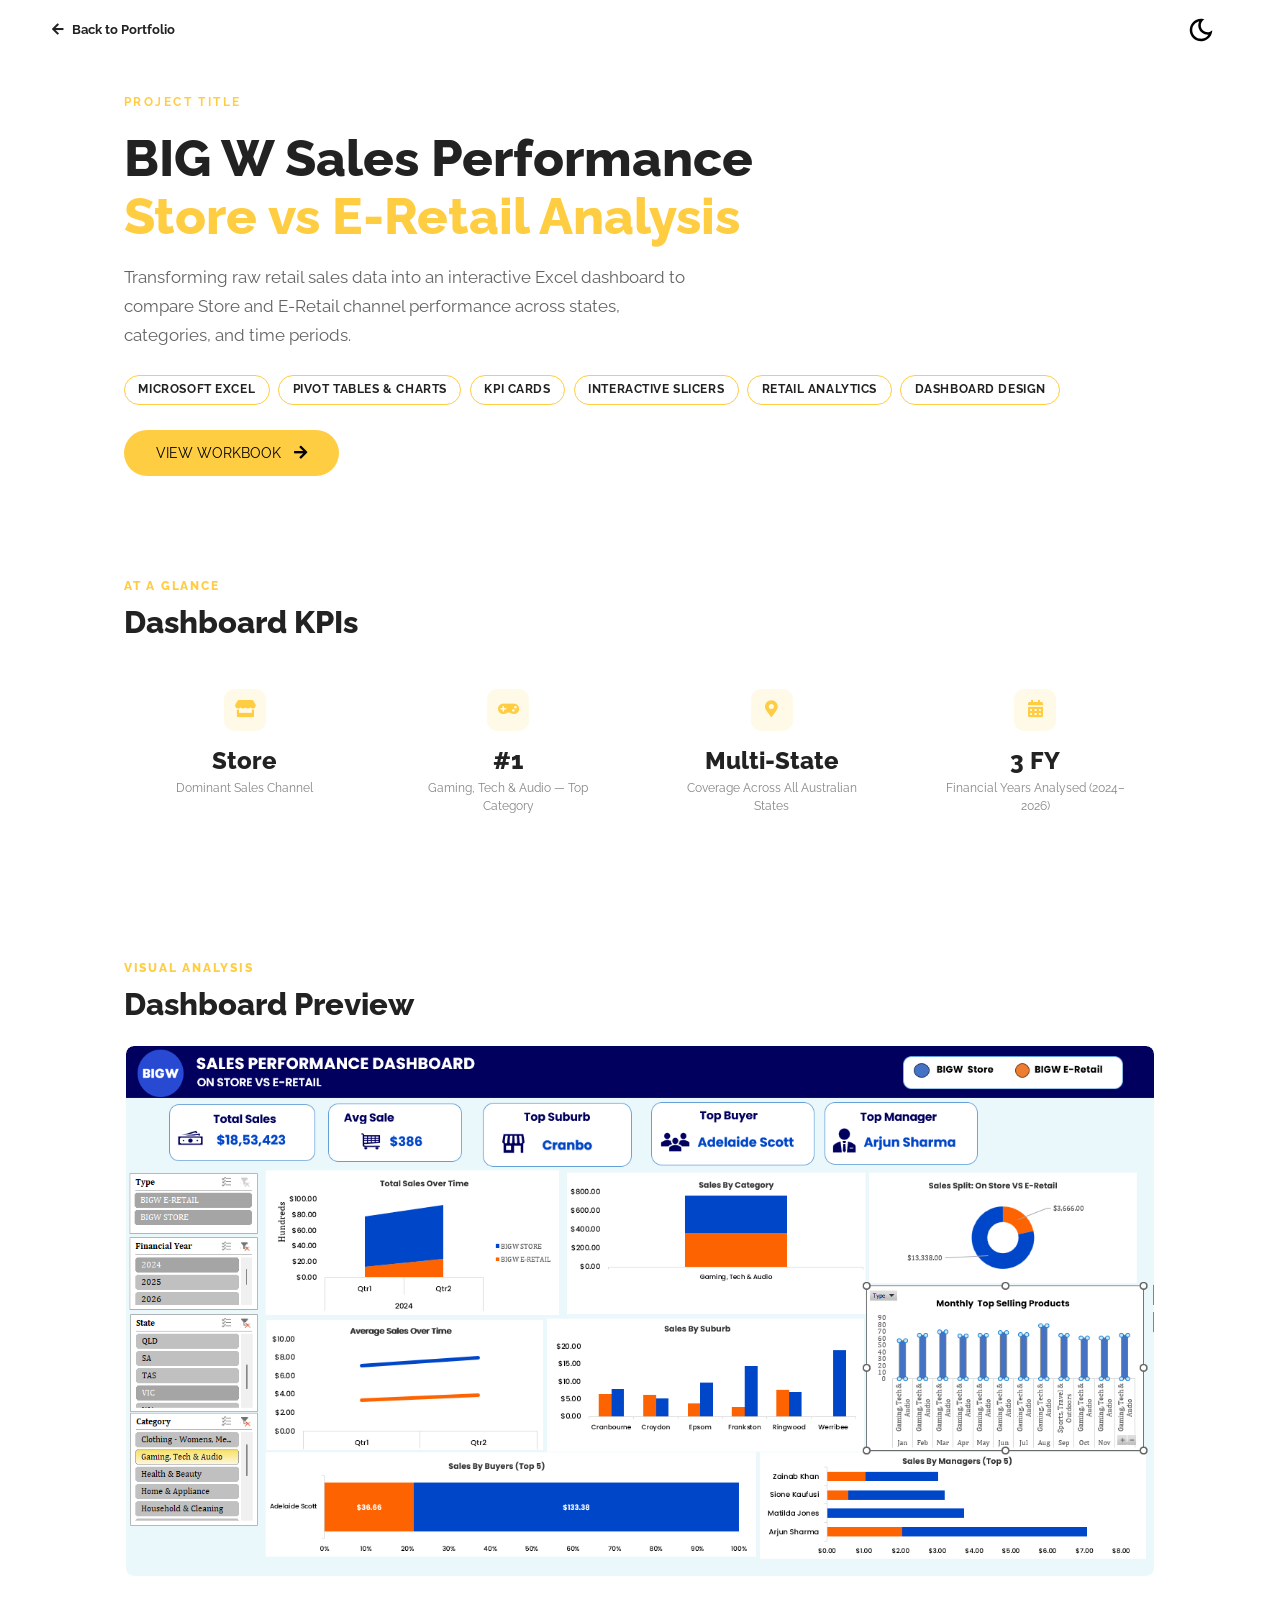
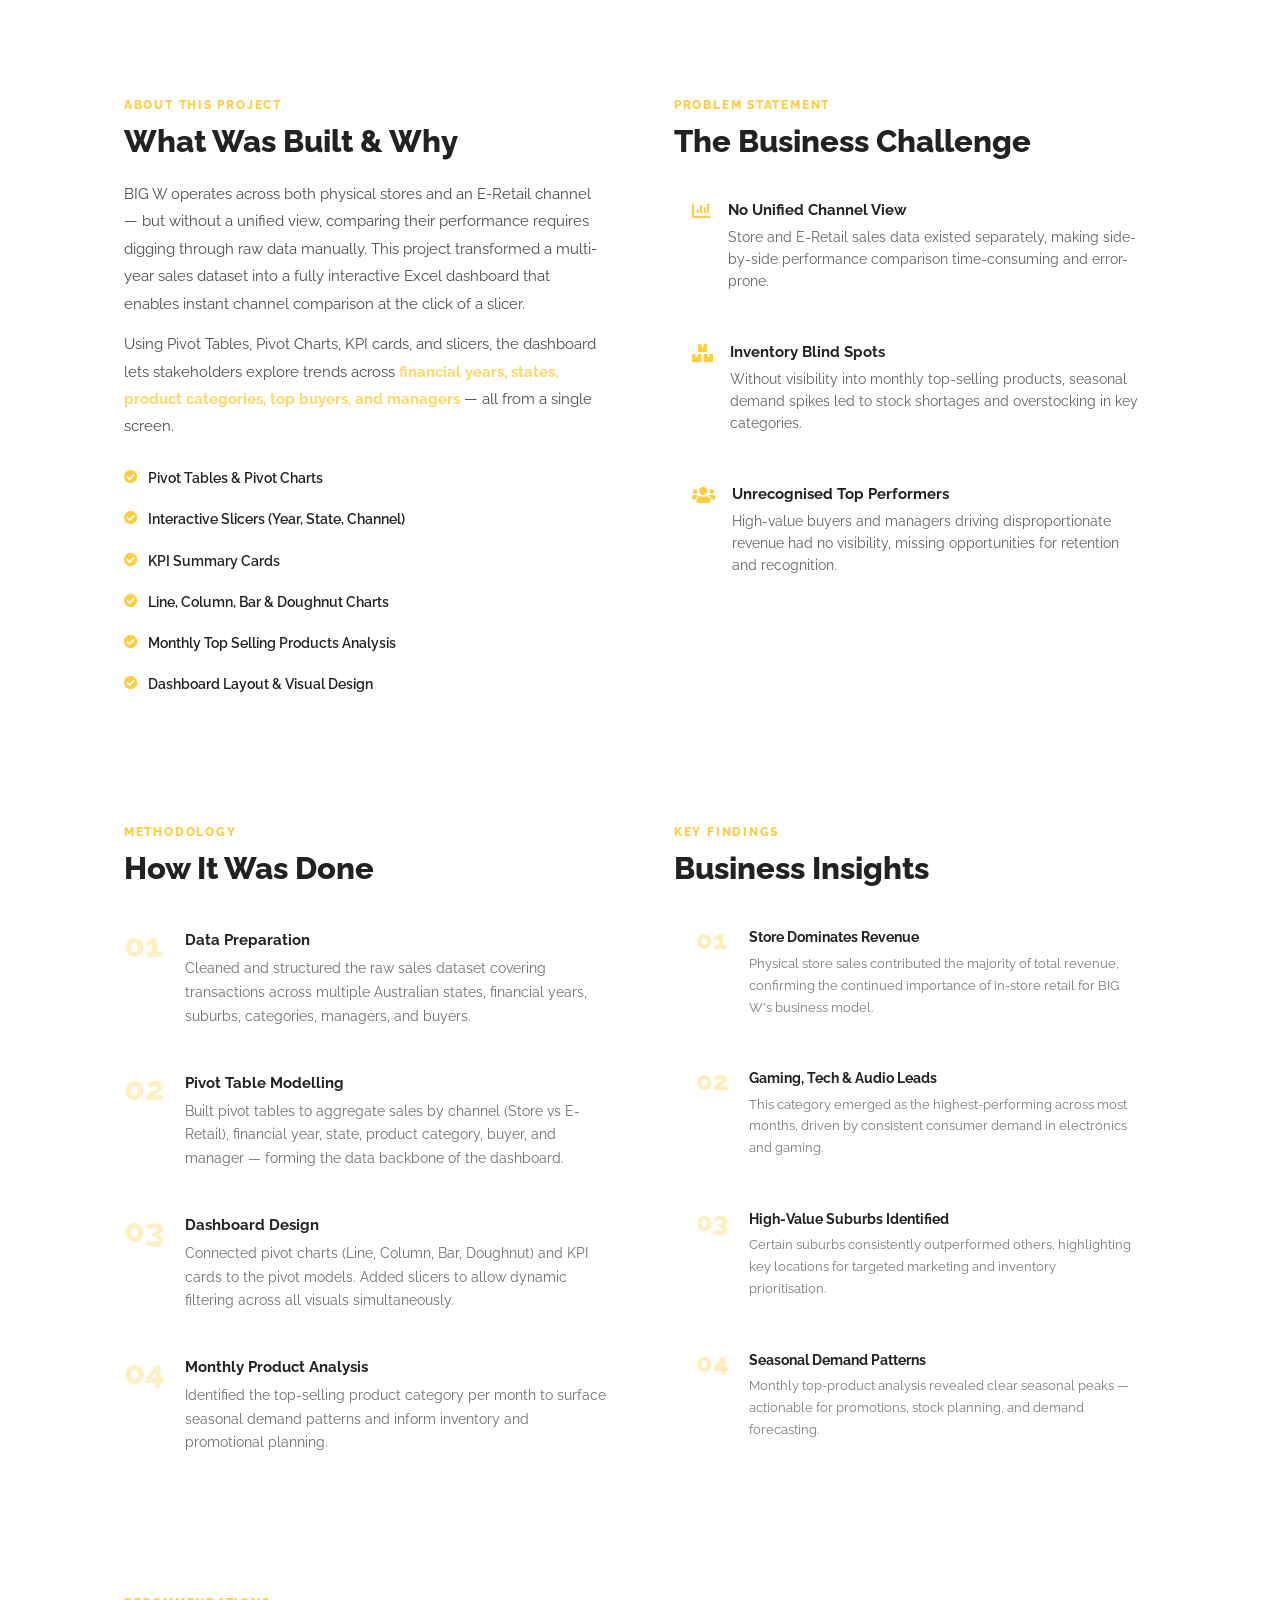
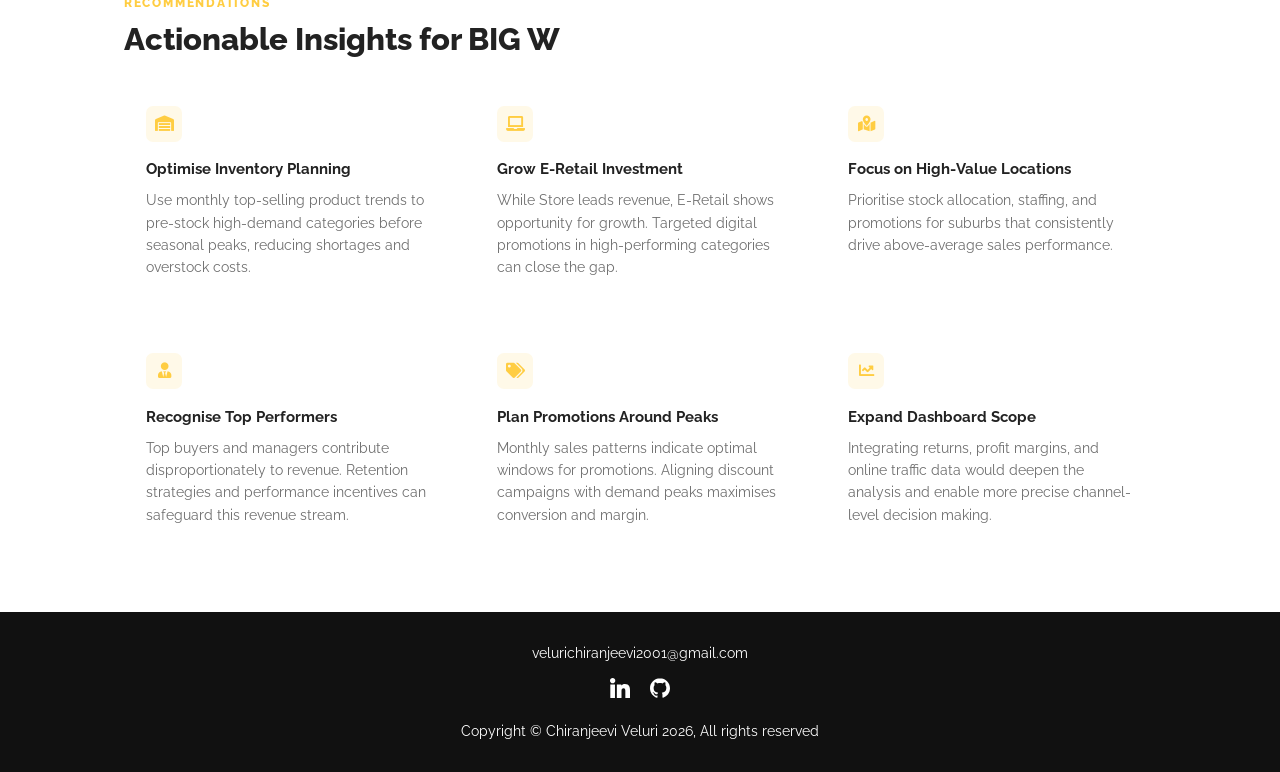
==== commit dab87ae4: "added BigW as project 2" ====
--- a/project-bigw.html
+++ b/project-bigw.html
@@ -41,7 +41,7 @@
             <span class="tag">Retail Analytics</span>
             <span class="tag">Dashboard Design</span>
           </div>
-          <a href="#" class="btn btn-primary">View Workbook <i class="fas fa-arrow-right"></i></a>
+          <a href="https://1drv.ms/x/c/98083f540161e286/IQCGG48uKl-0RISVzdst1qTKAX2zmDQE1kbcP7N2-MIqtYQ?e=yaezaq" class="btn btn-primary">View Workbook <i class="fas fa-arrow-right"></i></a>
         </div>
       </div>
     </section>
@@ -84,8 +84,7 @@
         <div class="pb-screenshot-placeholder">
           <div class="pb-placeholder-inner">
             <i class="fas fa-image"></i>
-            <p>Dashboard screenshot coming soon</p>
-            <span>Replace this placeholder with your exported dashboard image</span>
+            <img src="assets/screenshots/bigwd.png" alt="Dashboard" loading="lazy" />
           </div>
         </div>
       </div>
--- a/css/utilities.css
+++ b/css/utilities.css
@@ -165,7 +165,7 @@
 }
 
 .card:nth-child(1) { background: url(../assets/project/woolies.png) center center/cover; }
-.card:nth-child(2) { background: url(../assets/project/project-two.png) center center/cover; }
+.card:nth-child(2) { background: url(../assets/project/bigw.png) center center/cover; }
 .card:nth-child(3) { background: url(../assets/project/project-three.png) center center/cover; }
 .card:nth-child(4) { background: url(../assets/project/project-four.png) center center/cover; }
 .card:nth-child(5) { background: url(../assets/project/project-five.png) center center/cover; }
--- a/css/project-bigw.css
+++ b/css/project-bigw.css
@@ -83,33 +83,21 @@
 .pb-screenshot-placeholder:hover { border-color: var(--primary-color); }
 
 .pb-placeholder-inner {
-  display: flex;
-  flex-direction: column;
-  align-items: center;
-  justify-content: center;
-  gap: 0.75rem;
-  padding: 5rem 2rem;
+  display: block;
+  padding: 0;
   background: var(--card-background);
   text-align: center;
 }
 
 .pb-placeholder-inner i {
-  font-size: 2.5rem;
-  color: var(--primary-color);
-  opacity: 0.4;
+  display: none;
 }
 
-.pb-placeholder-inner p {
-  font-size: 1rem;
-  font-weight: 700;
-  color: var(--text-color);
-  opacity: 0.6;
-}
-
-.pb-placeholder-inner span {
-  font-size: 0.78rem;
-  color: var(--text-color);
-  opacity: 0.4;
+.pb-placeholder-inner img {
+  width: 100%;
+  height: auto;
+  display: block;
+  border-radius: 8px;
 }
 
 /* Insight cards (replaces correlation pairs) */
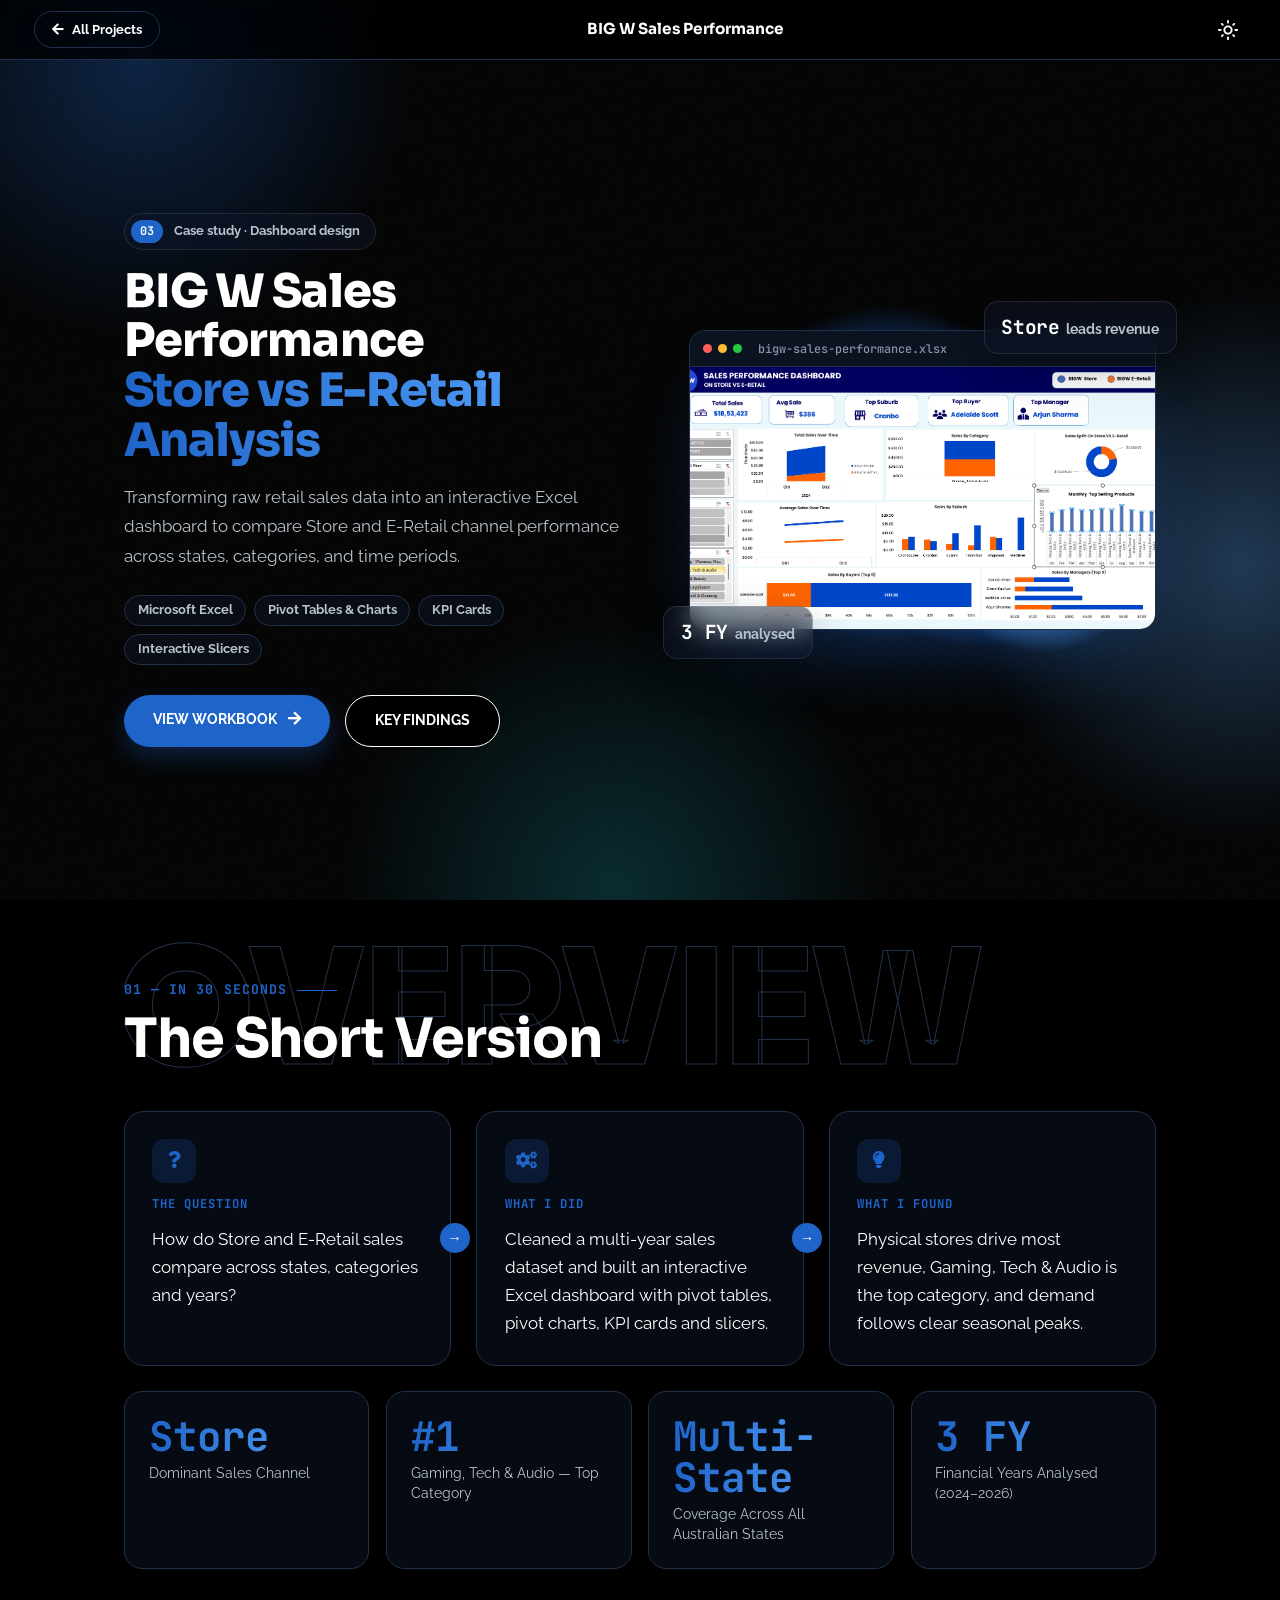
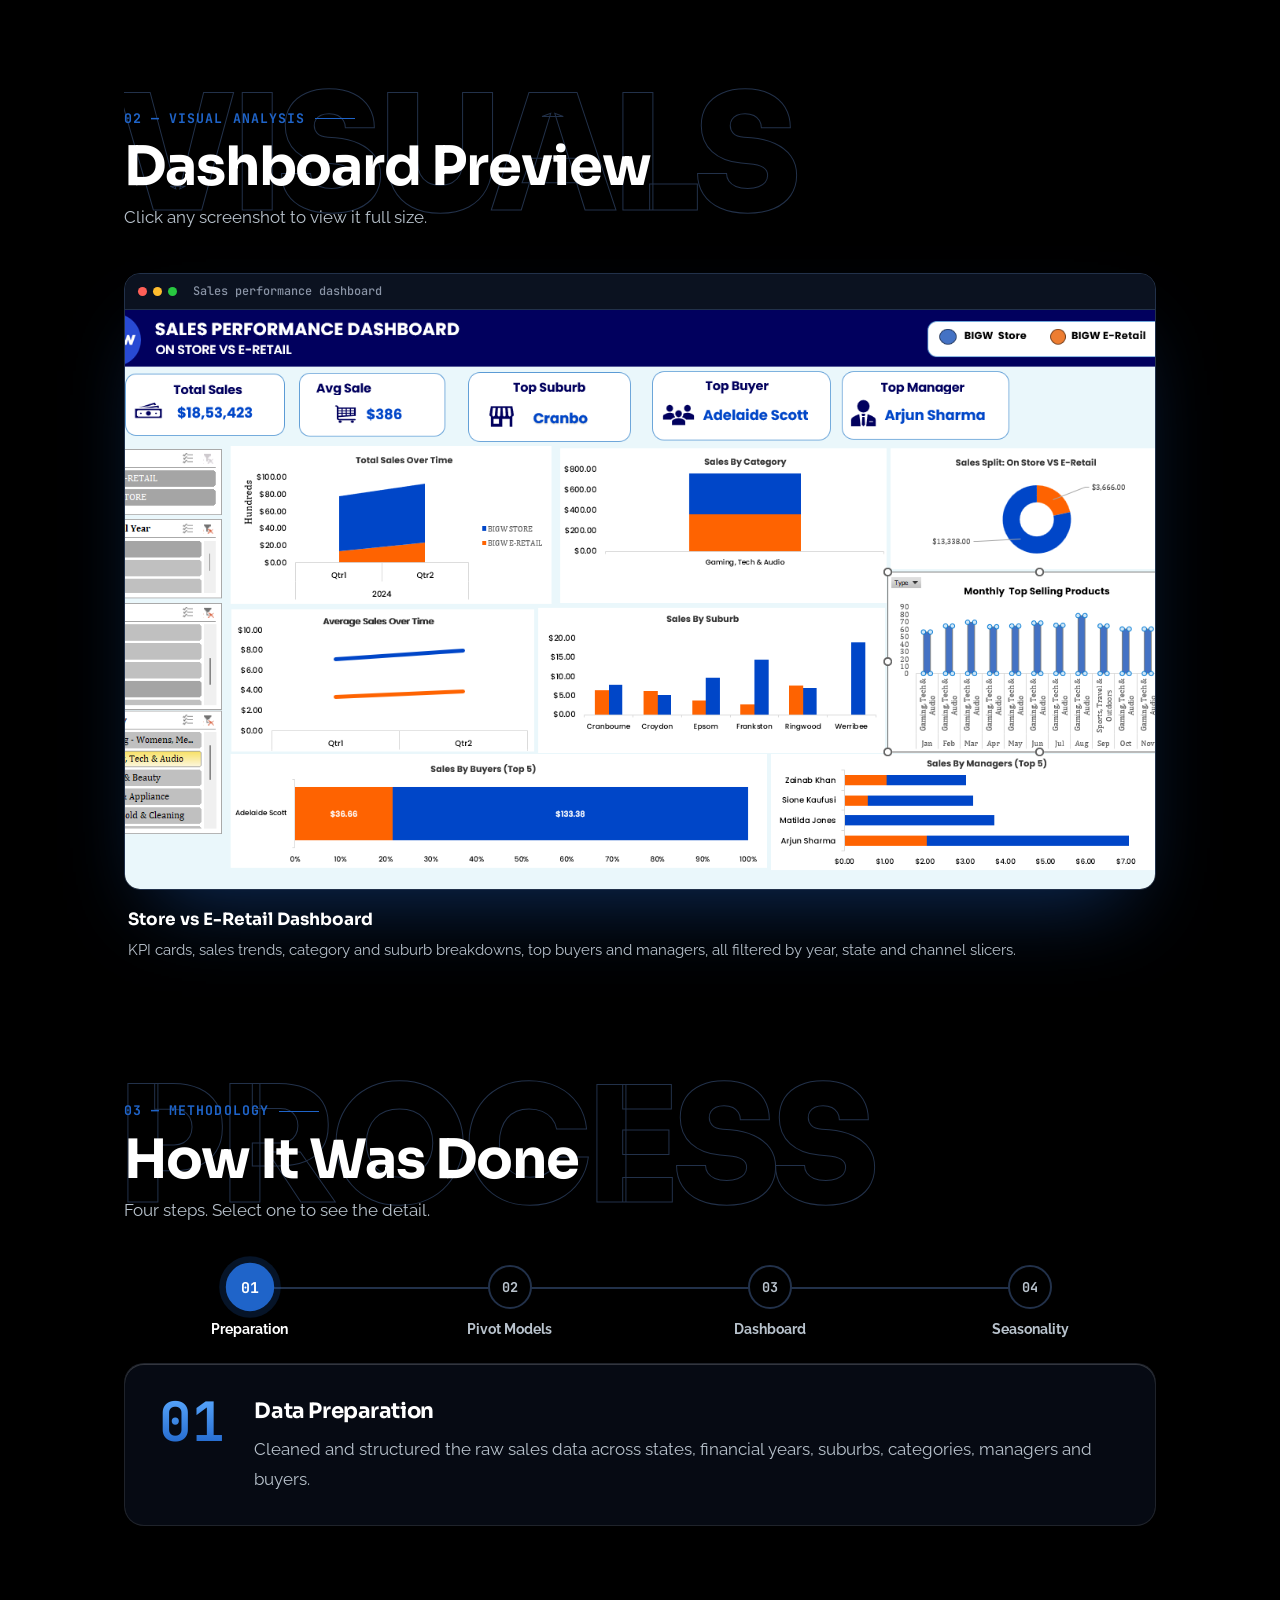
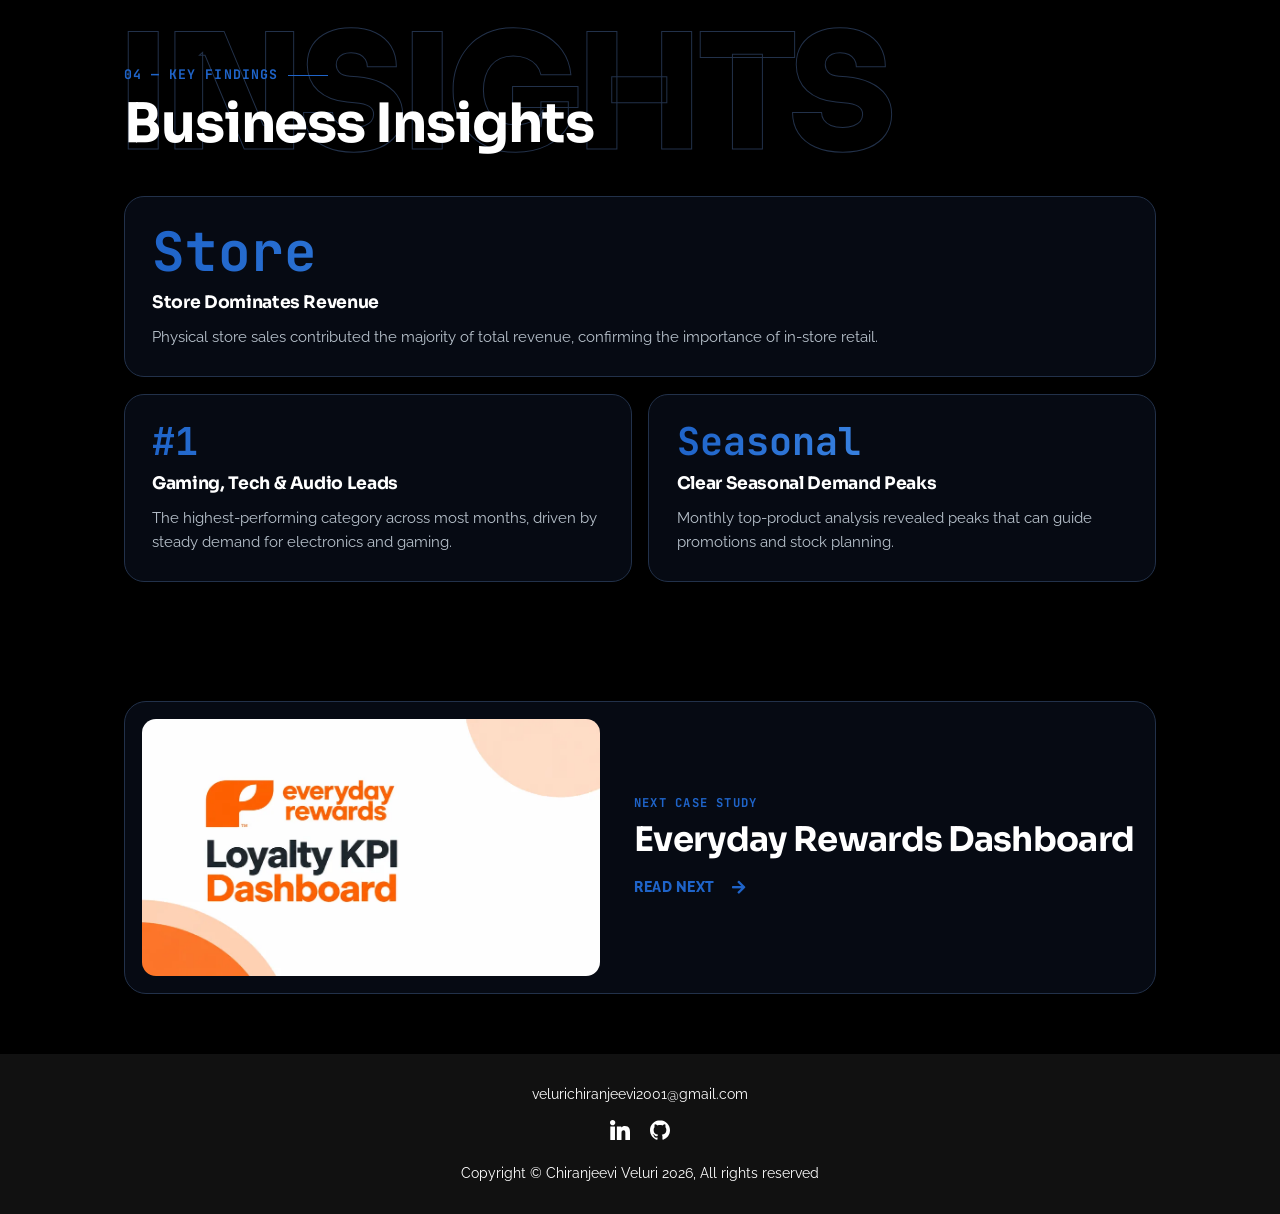
==== commit b7267c8b: "Changes in the portfolio" ====
--- a/project-bigw.html
+++ b/project-bigw.html
@@ -1,275 +1,217 @@
 <!DOCTYPE html>
-<html lang="en">
+<html lang="en" data-theme="dark">
   <head>
     <meta charset="UTF-8" />
     <meta name="viewport" content="width=device-width, initial-scale=1.0" />
-    <title>BIG W Sales Dashboard | Chiranjeevi Veluri</title>
+    <meta name="color-scheme" content="dark light" />
+    <script src="js/theme-init.js"></script>
+    <title>BIG W Sales Performance | Chiranjeevi Veluri</title>
     <link rel="icon" type="image/svg+xml" href="assets/favicon.svg" />
+    <link rel="preconnect" href="https://fonts.googleapis.com" />
+    <link rel="preconnect" href="https://fonts.gstatic.com" crossorigin />
+    <link rel="stylesheet" href="https://fonts.googleapis.com/css2?family=JetBrains+Mono:wght@500;700&family=Sora:wght@600;700;800&display=swap" />
     <link rel="stylesheet" href="https://use.fontawesome.com/releases/v5.15.4/css/all.css" integrity="sha384-DyZ88mC6Up2uqS4h/KRgHuoeGwBcD4Ng9SiP4dIRy0EXTlnuz47vAwmeGwVChigm" crossorigin="anonymous" />
     <link rel="stylesheet" href="css/style.css" />
     <link rel="stylesheet" href="css/utilities.css" />
-    <link rel="stylesheet" href="css/project-woolies.css" />
-    <link rel="stylesheet" href="css/project-bigw.css" />
+    <link rel="stylesheet" href="css/animations.css" />
+    <link rel="stylesheet" href="css/glass.css" />
+    <link rel="stylesheet" href="css/case-study.css" />
+    <link rel="stylesheet" href="css/case-layout.css" />
   </head>
-  <body>
+  <body class="cs-page">
     <div class="page-transition page-transition--enter"></div>
+    <div class="bg-fx" aria-hidden="true">
+      <span class="bg-blob bg-blob--1"></span>
+      <span class="bg-blob bg-blob--2"></span>
+      <span class="bg-blob bg-blob--3"></span>
+      <div class="bg-grain"></div>
+    </div>
 
     <!-- Top bar -->
     <div class="pw-topbar">
-      <a href="index.html" class="back-btn transition-link"><i class="fas fa-arrow-left"></i> Back to Portfolio</a>
+      <a href="index.html#projects" class="back-btn transition-link"><i class="fas fa-arrow-left"></i> All Projects</a>
+      <span class="cs-topbar__title">BIG W Sales Performance</span>
       <div class="theme-switch">
-        <input type="checkbox" id="switch" />
+        <input type="checkbox" id="switch" aria-label="Toggle dark mode" checked />
         <label class="toggle-icons" for="switch">
-          <img class="moon" src="assets/moon.svg" alt="Dark mode" />
-          <img class="sun" src="assets/sun.svg" alt="Light mode" />
+          <img class="moon" src="assets/moon.svg" alt="" />
+          <img class="sun" src="assets/sun.svg" alt="" />
         </label>
       </div>
     </div>
 
-    <!-- Hero -->
-    <section class="pw-hero pw-light">
-      <div class="pw-container">
-        <div class="pw-hero__eyebrow">Project Title</div>
-        <h1 class="pw-hero__title">BIG W Sales Performance<br><span class="pw-accent">Store vs E-Retail Analysis</span></h1>
-        <p class="pw-hero__sub">Transforming raw retail sales data into an interactive Excel dashboard to compare Store and E-Retail channel performance across states, categories, and time periods.</p>
-        <div class="pw-hero__row">
-          <div class="pw-hero__tags">
-            <span class="tag">Microsoft Excel</span>
-            <span class="tag">Pivot Tables & Charts</span>
-            <span class="tag">KPI Cards</span>
-            <span class="tag">Interactive Slicers</span>
-            <span class="tag">Retail Analytics</span>
-            <span class="tag">Dashboard Design</span>
-          </div>
-          <a href="https://1drv.ms/x/c/98083f540161e286/IQCGG48uKl-0RISVzdst1qTKAX2zmDQE1kbcP7N2-MIqtYQ?e=yaezaq" class="btn btn-primary">View Workbook <i class="fas fa-arrow-right"></i></a>
-        </div>
-      </div>
-    </section>
-
-    <!-- KPI Summary -->
-    <section class="pw-section pw-light">
-      <div class="pw-container">
-        <span class="pw-label">At a Glance</span>
-        <h2 class="pw-heading">Dashboard KPIs</h2>
-        <div class="pb-kpi-grid">
-          <div class="pb-kpi-card">
-            <div class="pb-kpi-icon"><i class="fas fa-store"></i></div>
-            <div class="pb-kpi-value">Store</div>
-            <div class="pb-kpi-label">Dominant Sales Channel</div>
-          </div>
-          <div class="pb-kpi-card">
-            <div class="pb-kpi-icon"><i class="fas fa-gamepad"></i></div>
-            <div class="pb-kpi-value">#1</div>
-            <div class="pb-kpi-label">Gaming, Tech & Audio — Top Category</div>
-          </div>
-          <div class="pb-kpi-card">
-            <div class="pb-kpi-icon"><i class="fas fa-map-marker-alt"></i></div>
-            <div class="pb-kpi-value">Multi-State</div>
-            <div class="pb-kpi-label">Coverage Across All Australian States</div>
-          </div>
-          <div class="pb-kpi-card">
-            <div class="pb-kpi-icon"><i class="fas fa-calendar-alt"></i></div>
-            <div class="pb-kpi-value">3 FY</div>
-            <div class="pb-kpi-label">Financial Years Analysed (2024–2026)</div>
-          </div>
-        </div>
-      </div>
-    </section>
-
-    <!-- Screenshot placeholder -->
-    <section class="pw-section pw-light">
-      <div class="pw-container">
-        <span class="pw-label">Visual Analysis</span>
-        <h2 class="pw-heading">Dashboard Preview</h2>
-        <div class="pb-screenshot-placeholder">
-          <div class="pb-placeholder-inner">
-            <i class="fas fa-image"></i>
-            <img src="assets/screenshots/bigwd.png" alt="Dashboard" loading="lazy" />
-          </div>
-        </div>
-      </div>
-    </section>
-
-    <!-- About + Problem -->
-    <section class="pw-section pw-light">
-      <div class="pw-container pw-two-col">
-        <div>
-          <span class="pw-label">About This Project</span>
-          <h2 class="pw-heading">What Was Built & Why</h2>
-          <p class="pw-body">BIG W operates across both physical stores and an E-Retail channel — but without a unified view, comparing their performance requires digging through raw data manually. This project transformed a multi-year sales dataset into a fully interactive Excel dashboard that enables instant channel comparison at the click of a slicer.</p>
-          <p class="pw-body">Using Pivot Tables, Pivot Charts, KPI cards, and slicers, the dashboard lets stakeholders explore trends across <em class="pw-em">financial years, states, product categories, top buyers, and managers</em> — all from a single screen.</p>
-          <ul class="pw-tool-list">
-            <li><i class="fas fa-check-circle"></i> Pivot Tables & Pivot Charts</li>
-            <li><i class="fas fa-check-circle"></i> Interactive Slicers (Year, State, Channel)</li>
-            <li><i class="fas fa-check-circle"></i> KPI Summary Cards</li>
-            <li><i class="fas fa-check-circle"></i> Line, Column, Bar & Doughnut Charts</li>
-            <li><i class="fas fa-check-circle"></i> Monthly Top Selling Products Analysis</li>
-            <li><i class="fas fa-check-circle"></i> Dashboard Layout & Visual Design</li>
+    <main>
+      <!-- Hero -->
+      <section class="cs-hero cs-container">
+        <div class="cs-hero__text" data-stagger="110">
+          <span class="cs-eyebrow"><span class="cs-eyebrow__num">03</span> Case study · Dashboard design</span>
+          <h1 class="cs-title">BIG W Sales Performance <span class="cs-accent">Store vs E-Retail Analysis</span></h1>
+          <p class="cs-lead">Transforming raw retail sales data into an interactive Excel dashboard to compare Store and E-Retail channel performance across states, categories, and time periods.</p>
+          <ul class="cs-tags">
+            <li>Microsoft Excel</li>
+            <li>Pivot Tables &amp; Charts</li>
+            <li>KPI Cards</li>
+            <li>Interactive Slicers</li>
           </ul>
-        </div>
-        <div>
-          <span class="pw-label">Problem Statement</span>
-          <h2 class="pw-heading">The Business Challenge</h2>
-          <div class="pw-prob-cards">
-            <div class="pw-prob-card">
-              <i class="fas fa-chart-bar"></i>
-              <div>
-                <h3>No Unified Channel View</h3>
-                <p>Store and E-Retail sales data existed separately, making side-by-side performance comparison time-consuming and error-prone.</p>
-              </div>
+          <div class="cs-actions">
+            <a href="https://1drv.ms/x/c/98083f540161e286/IQCGG48uKl-0RISVzdst1qTKAX2zmDQE1kbcP7N2-MIqtYQ?e=yaezaq" class="btn btn-primary magnetic" target="_blank" rel="noopener">View Workbook <i class="fas fa-arrow-right"></i></a>
+            <a href="#findings" class="btn btn-ghost magnetic">Key Findings</a>
+          </div>
+        </div>
+
+        <div class="cs-hero__visual glass-stage" data-reveal="scale">
+          <div class="glass-blobs" aria-hidden="true"><span></span><span></span><span></span></div>
+          <figure class="cs-frame" data-tilt="4">
+            <div class="cs-frame__bar"><span></span><span></span><span></span><em>bigw-sales-performance.xlsx</em></div>
+            <div class="cs-zoom shimmer"><img src="assets/screenshots/bigwd.png" alt="BIG W sales performance dashboard" /></div>
+          </figure>
+          <div class="cs-float cs-float--a"><span class="mono">3 FY</span> analysed</div>
+          <div class="cs-float cs-float--b"><span class="mono">Store</span> leads revenue</div>
+        </div>
+      </section>
+
+      <!-- In 30 seconds -->
+      <section class="cs-container cs-section" id="overview" data-toc="Overview">
+        <div class="section-head" data-word="OVERVIEW" data-reveal>
+          <span class="section-num">01 — In 30 seconds</span>
+          <h2>The Short Version</h2>
+        </div>
+        <div class="cs-tldr" data-stagger="120">
+          <article class="cs-tldr__card spotlight">
+            <span class="cs-tldr__icon"><i class="fas fa-question"></i></span>
+            <span class="cs-tldr__label">The question</span>
+            <p>How do Store and E-Retail sales compare across states, categories and years?</p>
+          </article>
+          <article class="cs-tldr__card spotlight">
+            <span class="cs-tldr__icon"><i class="fas fa-cogs"></i></span>
+            <span class="cs-tldr__label">What I did</span>
+            <p>Cleaned a multi-year sales dataset and built an interactive Excel dashboard with pivot tables, pivot charts, KPI cards and slicers.</p>
+          </article>
+          <article class="cs-tldr__card spotlight">
+            <span class="cs-tldr__icon"><i class="fas fa-lightbulb"></i></span>
+            <span class="cs-tldr__label">What I found</span>
+            <p>Physical stores drive most revenue, Gaming, Tech &amp; Audio is the top category, and demand follows clear seasonal peaks.</p>
+          </article>
+        </div>
+
+        <div class="cs-kpis" data-stagger="90">
+          <div class="cs-kpi">
+            <span class="cs-kpi__num">Store</span>
+            <span class="cs-kpi__label">Dominant Sales Channel</span>
+          </div>
+          <div class="cs-kpi">
+            <span class="cs-kpi__num">#1</span>
+            <span class="cs-kpi__label">Gaming, Tech &amp; Audio — Top Category</span>
+          </div>
+          <div class="cs-kpi">
+            <span class="cs-kpi__num">Multi-State</span>
+            <span class="cs-kpi__label">Coverage Across All Australian States</span>
+          </div>
+          <div class="cs-kpi">
+            <span class="cs-kpi__num" data-count="3" data-suffix=" FY">3 FY</span>
+            <span class="cs-kpi__label">Financial Years Analysed (2024–2026)</span>
+          </div>
+        </div>
+      </section>
+
+      <!-- Dashboard -->
+      <section class="cs-container cs-section" id="dashboard" data-toc="Dashboard">
+        <div class="section-head" data-word="VISUALS" data-reveal>
+          <span class="section-num">02 — Visual Analysis</span>
+          <h2>Dashboard Preview</h2>
+          <p>Click any screenshot to view it full size.</p>
+        </div>
+        <div class="cs-gallery cs-gallery--single" data-stagger="120">
+          <figure class="cs-shot">
+            <div class="cs-frame">
+              <div class="cs-frame__bar"><span></span><span></span><span></span><em>Sales performance dashboard</em></div>
+              <div class="cs-zoom shimmer"><img src="assets/screenshots/bigwd.png" alt="BIG W sales performance dashboard" loading="lazy" /></div>
             </div>
-            <div class="pw-prob-card">
-              <i class="fas fa-boxes"></i>
-              <div>
-                <h3>Inventory Blind Spots</h3>
-                <p>Without visibility into monthly top-selling products, seasonal demand spikes led to stock shortages and overstocking in key categories.</p>
-              </div>
-            </div>
-            <div class="pw-prob-card">
-              <i class="fas fa-users"></i>
-              <div>
-                <h3>Unrecognised Top Performers</h3>
-                <p>High-value buyers and managers driving disproportionate revenue had no visibility, missing opportunities for retention and recognition.</p>
-              </div>
-            </div>
-          </div>
-        </div>
-      </div>
-    </section>
-
-    <!-- Methodology + Key Findings -->
-    <section class="pw-section pw-dark">
-      <div class="pw-container">
-        <div class="pw-mf-grid">
-
-          <!-- Methodology -->
-          <div>
-            <span class="pw-label">Methodology</span>
-            <h2 class="pw-heading pw-heading--white">How It Was Done</h2>
-            <div class="pw-steps">
-              <div class="pw-step">
-                <div class="pw-step__num">01</div>
-                <div>
-                  <h3>Data Preparation</h3>
-                  <p>Cleaned and structured the raw sales dataset covering transactions across multiple Australian states, financial years, suburbs, categories, managers, and buyers.</p>
-                </div>
-              </div>
-              <div class="pw-step">
-                <div class="pw-step__num">02</div>
-                <div>
-                  <h3>Pivot Table Modelling</h3>
-                  <p>Built pivot tables to aggregate sales by channel (Store vs E-Retail), financial year, state, product category, buyer, and manager — forming the data backbone of the dashboard.</p>
-                </div>
-              </div>
-              <div class="pw-step">
-                <div class="pw-step__num">03</div>
-                <div>
-                  <h3>Dashboard Design</h3>
-                  <p>Connected pivot charts (Line, Column, Bar, Doughnut) and KPI cards to the pivot models. Added slicers to allow dynamic filtering across all visuals simultaneously.</p>
-                </div>
-              </div>
-              <div class="pw-step">
-                <div class="pw-step__num">04</div>
-                <div>
-                  <h3>Monthly Product Analysis</h3>
-                  <p>Identified the top-selling product category per month to surface seasonal demand patterns and inform inventory and promotional planning.</p>
-                </div>
-              </div>
-            </div>
-          </div>
-
-          <!-- Key Findings -->
-          <div>
-            <span class="pw-label">Key Findings</span>
-            <h2 class="pw-heading pw-heading--white">Business Insights</h2>
-            <div class="pb-insights">
-              <div class="pb-insight-card">
-                <div class="pb-insight-num">01</div>
-                <div class="pb-insight-body">
-                  <strong>Store Dominates Revenue</strong>
-                  <p>Physical store sales contributed the majority of total revenue, confirming the continued importance of in-store retail for BIG W's business model.</p>
-                </div>
-              </div>
-              <div class="pb-insight-card">
-                <div class="pb-insight-num">02</div>
-                <div class="pb-insight-body">
-                  <strong>Gaming, Tech & Audio Leads</strong>
-                  <p>This category emerged as the highest-performing across most months, driven by consistent consumer demand in electronics and gaming.</p>
-                </div>
-              </div>
-              <div class="pb-insight-card">
-                <div class="pb-insight-num">03</div>
-                <div class="pb-insight-body">
-                  <strong>High-Value Suburbs Identified</strong>
-                  <p>Certain suburbs consistently outperformed others, highlighting key locations for targeted marketing and inventory prioritisation.</p>
-                </div>
-              </div>
-              <div class="pb-insight-card">
-                <div class="pb-insight-num">04</div>
-                <div class="pb-insight-body">
-                  <strong>Seasonal Demand Patterns</strong>
-                  <p>Monthly top-product analysis revealed clear seasonal peaks — actionable for promotions, stock planning, and demand forecasting.</p>
-                </div>
-              </div>
-            </div>
-          </div>
-
-        </div>
-      </div>
-    </section>
-
-    <!-- Recommendations -->
-    <section class="pw-section pw-dark">
-      <div class="pw-container">
-        <span class="pw-label">Recommendations</span>
-        <h2 class="pw-heading pw-heading--white">Actionable Insights for BIG W</h2>
-        <div class="pw-rec-grid">
-          <div class="pw-rec-card">
-            <div class="pw-rec-icon"><i class="fas fa-warehouse"></i></div>
-            <h3>Optimise Inventory Planning</h3>
-            <p>Use monthly top-selling product trends to pre-stock high-demand categories before seasonal peaks, reducing shortages and overstock costs.</p>
-          </div>
-          <div class="pw-rec-card">
-            <div class="pw-rec-icon"><i class="fas fa-laptop"></i></div>
-            <h3>Grow E-Retail Investment</h3>
-            <p>While Store leads revenue, E-Retail shows opportunity for growth. Targeted digital promotions in high-performing categories can close the gap.</p>
-          </div>
-          <div class="pw-rec-card">
-            <div class="pw-rec-icon"><i class="fas fa-map-marked-alt"></i></div>
-            <h3>Focus on High-Value Locations</h3>
-            <p>Prioritise stock allocation, staffing, and promotions for suburbs that consistently drive above-average sales performance.</p>
-          </div>
-          <div class="pw-rec-card">
-            <div class="pw-rec-icon"><i class="fas fa-user-tie"></i></div>
-            <h3>Recognise Top Performers</h3>
-            <p>Top buyers and managers contribute disproportionately to revenue. Retention strategies and performance incentives can safeguard this revenue stream.</p>
-          </div>
-          <div class="pw-rec-card">
-            <div class="pw-rec-icon"><i class="fas fa-tags"></i></div>
-            <h3>Plan Promotions Around Peaks</h3>
-            <p>Monthly sales patterns indicate optimal windows for promotions. Aligning discount campaigns with demand peaks maximises conversion and margin.</p>
-          </div>
-          <div class="pw-rec-card">
-            <div class="pw-rec-icon"><i class="fas fa-chart-line"></i></div>
-            <h3>Expand Dashboard Scope</h3>
-            <p>Integrating returns, profit margins, and online traffic data would deepen the analysis and enable more precise channel-level decision making.</p>
-          </div>
-        </div>
-      </div>
-    </section>
+            <figcaption>
+              <strong>Store vs E-Retail Dashboard</strong>
+              <span>KPI cards, sales trends, category and suburb breakdowns, top buyers and managers, all filtered by year, state and channel slicers.</span>
+            </figcaption>
+          </figure>
+        </div>
+      </section>
+
+      <!-- Process -->
+      <section class="cs-container cs-section" id="process" data-toc="Process">
+        <div class="section-head" data-word="PROCESS" data-reveal>
+          <span class="section-num">03 — Methodology</span>
+          <h2>How It Was Done</h2>
+          <p>Four steps. Select one to see the detail.</p>
+        </div>
+
+        <div class="cs-steps" data-reveal style="--steps: 4">
+          <div class="cs-steps__track" role="tablist" aria-label="Methodology steps">
+            <span class="cs-steps__line" aria-hidden="true"><span class="cs-steps__fill"></span></span>
+            <button class="cs-step is-active" role="tab" id="st1-tab" aria-controls="st1" aria-selected="true"><span class="cs-step__num">01</span><span class="cs-step__name">Preparation</span></button>
+            <button class="cs-step" role="tab" id="st2-tab" aria-controls="st2" aria-selected="false"><span class="cs-step__num">02</span><span class="cs-step__name">Pivot Models</span></button>
+            <button class="cs-step" role="tab" id="st3-tab" aria-controls="st3" aria-selected="false"><span class="cs-step__num">03</span><span class="cs-step__name">Dashboard</span></button>
+            <button class="cs-step" role="tab" id="st4-tab" aria-controls="st4" aria-selected="false"><span class="cs-step__num">04</span><span class="cs-step__name">Seasonality</span></button>
+          </div>
+
+          <div class="cs-step-panel glass-card" role="tabpanel" id="st1" aria-labelledby="st1-tab">
+            <span class="cs-step-panel__num">01</span>
+            <div><h3>Data Preparation</h3><p>Cleaned and structured the raw sales data across states, financial years, suburbs, categories, managers and buyers.</p></div>
+          </div>
+          <div class="cs-step-panel glass-card" role="tabpanel" id="st2" aria-labelledby="st2-tab" hidden>
+            <span class="cs-step-panel__num">02</span>
+            <div><h3>Pivot Table Modelling</h3><p>Aggregated sales by channel, year, state, category, buyer and manager — the backbone of the dashboard.</p></div>
+          </div>
+          <div class="cs-step-panel glass-card" role="tabpanel" id="st3" aria-labelledby="st3-tab" hidden>
+            <span class="cs-step-panel__num">03</span>
+            <div><h3>Dashboard Design</h3><p>Connected pivot charts and KPI cards, with slicers that filter every visual at once.</p></div>
+          </div>
+          <div class="cs-step-panel glass-card" role="tabpanel" id="st4" aria-labelledby="st4-tab" hidden>
+            <span class="cs-step-panel__num">04</span>
+            <div><h3>Monthly Product Analysis</h3><p>Found the top-selling category each month to surface seasonal demand for stock and promotion planning.</p></div>
+          </div>
+        </div>
+      </section>
+
+      <!-- Findings -->
+      <section class="cs-container cs-section" id="findings" data-toc="Findings">
+        <div class="section-head" data-word="INSIGHTS" data-reveal>
+          <span class="section-num">04 — Key Findings</span>
+          <h2>Business Insights</h2>
+        </div>
+        <div class="cs-findings" data-stagger="100">
+          <article class="cs-finding cs-finding--wide spotlight">
+            <span class="cs-finding__stat">Store</span>
+            <h3>Store Dominates Revenue</h3>
+            <p>Physical store sales contributed the majority of total revenue, confirming the importance of in-store retail.</p>
+          </article>
+          <article class="cs-finding spotlight">
+            <span class="cs-finding__stat">#1</span>
+            <h3>Gaming, Tech &amp; Audio Leads</h3>
+            <p>The highest-performing category across most months, driven by steady demand for electronics and gaming.</p>
+          </article>
+          <article class="cs-finding spotlight">
+            <span class="cs-finding__stat">Seasonal</span>
+            <h3>Clear Seasonal Demand Peaks</h3>
+            <p>Monthly top-product analysis revealed peaks that can guide promotions and stock planning.</p>
+          </article>
+        </div>
+      </section>
+    </main>
 
     <footer id="footer">
       <div class="container">
         <a href="mailto:velurichiranjeevi2001@gmail.com">velurichiranjeevi2001@gmail.com</a>
         <div class="social">
-          <a href="https://www.linkedin.com/in/veluri-chiranjeevi-5b1b20225" target="_blank"><img src="./assets/linkedin-icon.svg" alt="LinkedIn" /></a>
-          <a href="https://github.com/ChiranjeeviVeluri" target="_blank"><img src="./assets/github-icon.svg" alt="GitHub" /></a>
+          <a href="https://www.linkedin.com/in/veluri-chiranjeevi-5b1b20225" target="_blank" rel="noopener"><img src="./assets/linkedin-icon.svg" alt="LinkedIn" /></a>
+          <a href="https://github.com/ChiranjeeviVeluri" target="_blank" rel="noopener"><img src="./assets/github-icon.svg" alt="GitHub" /></a>
         </div>
         <p>Copyright &copy; Chiranjeevi Veluri <span id="datee"></span>, All rights reserved</p>
       </div>
     </footer>
 
+    <script src="js/case-study.js"></script>
     <script src="js/script.js"></script>
-    <script src="js/project-bigw.js"></script>
+    <script src="js/animations.js"></script>
+    <script src="js/tabs.js"></script>
+    <script src="js/glass.js"></script>
   </body>
-</html>+</html>
--- a/css/style.css
+++ b/css/style.css
@@ -2,15 +2,24 @@
 
 /* Variables */
 :root {
-  --primary-color: #ffcd42;
-  --secondary-color: #ffd35c;
+  --primary-color: #1F64C9;
+  --primary-hover: #1855AD;
+  --primary-active: #154A96;
+  --secondary-color: #1855AD;
+  --light-blue: #EAF3FF;
+  --bg-tint: #F7FBFF;
   --bg-primary: #ffffff;
-  --text-color: #222222;
+  --text-color: #1E293B;
   --text-color-two: #ffffff;
+  --text-secondary: #64748B;
+  --text-muted: #94A3B8;
   --bg-secondary: #000000;
   --card-background: #ffffff;
   --bg-secondary-two: #111111;
-  --shadow: 0 10px 40px rgba(0, 0, 0, 0.2);
+  --border-color: #E5EAF2;
+  --divider-color: #EDF2F7;
+  --shadow: 0 10px 30px rgba(15, 23, 42, 0.06);
+  --shadow-hover: 0 15px 40px rgba(15, 23, 42, 0.08);
 
   --weight-small: 400;
   --weight-semibold: 600;
@@ -22,20 +31,33 @@
 }
 
 [data-theme="dark"] {
-  --primary-color: #ffcd42;
-  --secondary-color: #ffd35c;
+  --primary-color: #1F64C9;
+  --primary-hover: #2F7BE0;
+  --primary-active: #154A96;
+  --secondary-color: #2F7BE0;
+  --light-blue: rgba(31, 100, 201, 0.18);
+  --bg-tint: #0B1220;
   --bg-primary: #000000;
   --text-color: #ffffff;
   --text-color-two: #222222;
+  --text-secondary: #B8C2CC;
+  --text-muted: #8A94A6;
   --bg-secondary: #ffffff;
   --card-background: #111111;
   --bg-secondary-two: #ffffff;
+  --border-color: #22314A;
+  --divider-color: #1B2536;
   --shadow: 0 2px 10px rgba(95, 95, 95, 0.2);
-}
+  --shadow-hover: 0 6px 20px rgba(31, 100, 201, 0.25);
+}
+
+[data-theme="dark"] .toggle-icons .moon { filter: invert(1); }
+[data-theme="dark"] .exp-kpi__num { color: #8FBFFF; }
 
 html {
   font-size: 106%;
   scroll-behavior: smooth;
+  scroll-padding-top: 90px;
 }
 
 * {
@@ -51,6 +73,10 @@
 a {
   text-decoration: none;
   color: var(--text-color);
+}
+
+img {
+  max-width: 100%;
 }
 
 body {
@@ -58,6 +84,11 @@
   color: var(--text-color);
   font-family: "Raleway", sans-serif;
   line-height: 1.5;
+}
+
+:focus-visible {
+  outline: 2px solid var(--primary-color);
+  outline-offset: 3px;
 }
 
 /* Navbar */
@@ -67,7 +98,6 @@
   left: 0;
   right: 0;
   z-index: 20;
-  background: var(--bg-primary);
 }
 
 .navbar .container {
@@ -75,23 +105,17 @@
   align-items: center;
   justify-content: space-between;
   height: 80px;
-  width: 100%;
 }
 
 .navbar .nav-menu {
   display: flex;
   align-items: center;
-  background: var(--bg-primary);
 }
 
 .navbar .nav-link {
   margin: 0 1rem;
   font-size: 0.8rem;
   font-weight: var(--weight-semibold);
-}
-
-.navbar .btn {
-  margin-right: 1.5rem;
 }
 
 .fas.fa-arrow-right {
@@ -138,163 +162,17 @@
   flex-direction: column;
 }
 
-.profile-image {
-  width: 150px;
-  height: 150px;
-  border-radius: 50%;
-  object-fit: cover;
-  object-position: center top;
-  animation: bounce 1s infinite alternate;
-}
-
-@keyframes bounce {
-  from { transform: translateY(0px); }
-  to { transform: translateY(-10px); }
-}
-
 .division {
   width: 100%;
-  height: 2px;
-  background-color: var(--card-background);
   margin: 2rem 0;
 }
 
-/* Fade-in scroll animation */
-.fade-up {
-  opacity: 0;
-  transform: translateY(30px);
-  transition: opacity 0.6s ease, transform 0.6s ease;
-}
-
-.fade-up.visible {
-  opacity: 1;
-  transform: translateY(0);
-}
-
-/* Skills */
-#skills {
-  display: flex;
-  flex-direction: column;
-  margin: 2rem auto 5rem;
-}
-
-.skills-grid {
-  display: flex;
-  flex-direction: column;
-  margin-top: 1rem;
-}
-
-.skill-row {
-  display: grid;
-  grid-template-columns: 320px 1fr;
-  align-items: flex-start;
-  padding: 2rem 0;
-  border-top: 1px solid var(--card-background);
-  gap: 1.5rem;
-}
-
-.skill-row:last-child {
-  border-bottom: 1px solid var(--card-background);
-}
-
-.category-label {
-  font-size: 2rem;
-  font-weight: var(--weight-bold);
-  text-transform: uppercase;
-  color: var(--text-color);
-  opacity: 0.9;
-  line-height: 1.1;
-  padding-top: 0.6rem;
-}
-
-.skill-icons {
-  display: flex;
-  flex-wrap: wrap;
-  gap: 2rem;
-  align-items: center;
-}
-
-.skill-icon {
-  display: flex;
-  align-items: center;
-  gap: 0.6rem;
-  transition: 0.3s ease;
-}
-
-.skill-icon:hover {
-  transform: translateY(-3px);
-}
-
-.skill-icon i {
-  font-size: 2.4rem;
-}
-
-.skill-icon img {
-  width: 2.4rem;
-  height: 2.4rem;
-}
-
-.skill-icon span {
-  font-size: 1rem;
-  font-weight: var(--weight-semibold);
-  color: var(--text-color);
-  white-space: nowrap;
-}
-
-/* Projects */
-#projects {
-  display: flex;
-  flex-direction: column;
-  margin: 2rem auto 5rem;
-}
-
-#projects .btn {
-  align-self: center;
-  margin: 2rem 0;
-}
-
-.project {
-  display: grid;
-  grid-template-columns: repeat(3, 1fr);
-  grid-auto-rows: minmax(250px, auto);
-  grid-gap: 0.9rem;
-}
-
-.card .project-bio p {
-  font-size: 0.83rem;
-}
-
-.card .project-bio h3 {
-  font-size: 0.9rem;
-}
-
-.project-info {
-  display: flex;
-  justify-content: space-between;
-  opacity: 0;
-  position: relative;
-  transition: 0.5s ease-in-out;
-}
-
-.project-bio {
-  display: flex;
-  flex-direction: column;
-  justify-content: flex-end;
-  position: relative;
-  top: 160px;
-  left: 10px;
-}
-
-/* Timeline (Education & Experience) */
+/* Timeline (Education) */
 .timeline-section {
   display: flex;
   flex-direction: column;
   margin: 2rem auto;
   padding-bottom: 2rem;
-}
-
-#experience {
-  margin-bottom: 5rem;
 }
 
 .timeline {
@@ -310,7 +188,6 @@
   top: 0;
   bottom: 0;
   width: 2px;
-  background-color: var(--card-background);
 }
 
 .timeline-item {
@@ -329,39 +206,25 @@
   left: -160px;
   width: 120px;
   text-align: right;
-  font-size: 0.85rem;
+  font-family: "JetBrains Mono", monospace;
+  font-size: 0.8rem;
   font-weight: var(--weight-semibold);
-  color: var(--text-color);
-  opacity: 0.5;
-  padding-top: 0.2rem;
+  color: var(--primary-color);
+  padding-top: 1.3rem;
 }
 
 .timeline-dot {
   position: absolute;
-  left: -34px;
-  top: 0.3rem;
+  left: -36px;
+  top: 1.4rem;
   width: 14px;
   height: 14px;
   border-radius: 50%;
-  background-color: var(--primary-color);
-  border: 2px solid var(--bg-primary);
-  box-shadow: 0 0 0 2px var(--primary-color);
   flex-shrink: 0;
-  animation: pulse 2s infinite;
-}
-
-@keyframes pulse {
-  0% { box-shadow: 0 0 0 2px var(--primary-color); }
-  50% { box-shadow: 0 0 0 6px rgba(255, 205, 66, 0.2); }
-  100% { box-shadow: 0 0 0 2px var(--primary-color); }
-}
-
-.timeline-content {
-  padding-left: 2rem;
 }
 
 .timeline-content h3 {
-  font-size: 1.3rem;
+  font-size: 1.2rem;
   font-weight: var(--weight-bold);
   color: var(--text-color);
   margin-bottom: 0.3rem;
@@ -369,8 +232,7 @@
 
 .timeline-place {
   font-size: 0.9rem;
-  color: var(--text-color);
-  opacity: 0.6;
+  color: var(--text-secondary);
 }
 
 /* Footer */
@@ -414,156 +276,7 @@
   font-size: 0.8rem;
 }
 
-/* Responsive */
-@media (max-width: 1000px) {
-  .project {
-    grid-template-columns: repeat(2, 1fr);
-  }
-}
-
-@media (max-width: 768px) {
-  .skill-row {
-    grid-template-columns: 1fr;
-    gap: 1rem;
-    padding: 2rem 0;
-  }
-
-  .category-label {
-    font-size: 1.4rem;
-    white-space: normal;
-  }
-
-  .skill-icons {
-    gap: 1.5rem;
-  }
-
-  .timeline {
-    padding-left: 100px;
-  }
-
-  .timeline::before {
-    left: 75px;
-  }
-
-  .timeline-date {
-    left: -100px;
-    width: 65px;
-    font-size: 0.72rem;
-  }
-
-  .timeline-dot {
-    left: -29px;
-  }
-}
-
-@media (max-width: 670px) {
-  .navbar .nav-menu {
-    position: fixed;
-    right: -100vw;
-    top: 4.5rem;
-    flex-direction: column;
-    width: calc(80% - 10px);
-    transition: 0.3s;
-    box-shadow: var(--shadow);
-    padding: 2rem;
-    border-radius: 5px;
-    align-items: flex-start;
-  }
-
-  .navbar .btn {
-    margin: 0;
-    margin-top: 1rem;
-  }
-
-  .nav-menu.active {
-    right: 20px;
-  }
-
-  .nav-menu .nav-link {
-    font-size: 0.9rem;
-    margin: 0 0.2rem;
-  }
-
-  .nav-menu li {
-    margin-bottom: 0.5rem;
-    width: 100%;
-  }
-
-  .nav-menu .btn {
-    width: 100%;
-    text-align: center;
-    margin-top: 0.5rem;
-  }
-
-  .hamburger {
-    display: block;
-    cursor: pointer;
-    padding: 0.2rem 0.4rem;
-  }
-
-  .hamburger.active {
-    border: 1px dotted gray;
-  }
-
-  .hamburger.active .bar:nth-child(2) {
-    opacity: 0;
-  }
-
-  .hamburger.active .bar:nth-child(1) {
-    transform: translateY(6px) rotate(45deg);
-  }
-
-  .hamburger.active .bar:nth-child(3) {
-    transform: translateY(-8px) rotate(-45deg);
-  }
-}
-
-@media (max-width: 600px) {
-  .project {
-    grid-template-columns: 1fr;
-  }
-
-  .header-container .btn {
-    border-radius: 5px;
-    width: 80%;
-  }
-}
-
-@media (max-width: 480px) {
-  .timeline {
-    padding-left: 0;
-    padding-top: 1rem;
-  }
-
-  .timeline::before {
-    left: 6px;
-    top: 0;
-  }
-
-  .timeline-date {
-    position: static;
-    width: auto;
-    text-align: left;
-    margin-bottom: 0.2rem;
-  }
-
-  .timeline-dot {
-    position: static;
-    margin-right: 1rem;
-    margin-top: 0.3rem;
-    flex-shrink: 0;
-  }
-
-  .timeline-item {
-    flex-direction: column;
-    padding-left: 1.5rem;
-  }
-
-  .timeline-content {
-    padding-left: 0;
-  }
-}
-/* ── Page transition overlay ── */
+/* Page transition overlay */
 .page-transition {
   position: fixed;
   top: 0; left: 0;
@@ -592,27 +305,162 @@
   100% { transform: translateX(100%); }
 }
 
-/* ── Woolies card pill ── */
-.card-woolies { position: relative; }
-
-.card-woolies::after {
-  content: 'View Case Study →';
+/* Experience card internals */
+.exp-card {
+  background: var(--card-background);
+  border: 1px solid var(--border-color);
+  border-radius: 14px;
+  padding: 2rem;
+  box-shadow: var(--shadow);
+}
+
+.exp-card__top {
+  display: flex;
+  justify-content: space-between;
+  align-items: flex-start;
+  gap: 1rem;
+  flex-wrap: wrap;
+}
+
+.exp-role { font-size: 1.3rem; font-weight: 800; color: var(--text-color); margin-bottom: 0.2rem; }
+.exp-company { font-size: 1rem; font-weight: 600; color: var(--primary-color); }
+
+.exp-badge {
+  font-size: 0.7rem;
+  font-weight: 700;
+  text-transform: uppercase;
+  letter-spacing: 0.03em;
+  color: var(--primary-color);
+  background: var(--light-blue);
+  border: 1px solid var(--primary-color);
+  padding: 0.35rem 0.8rem;
+  border-radius: 20px;
+  white-space: nowrap;
+}
+
+.exp-desc { margin-top: 0.9rem; color: var(--text-secondary); font-size: 0.92rem; line-height: 1.6; }
+
+.exp-kpi-grid {
+  display: grid;
+  grid-template-columns: repeat(auto-fit, minmax(150px, 1fr));
+  gap: 1rem;
+  margin-top: 1.5rem;
+}
+
+.exp-kpi {
+  display: flex;
+  align-items: center;
+  gap: 0.9rem;
+  background: var(--bg-tint);
+  border: 1px solid var(--border-color);
+  border-radius: 10px;
+  padding: 1rem;
+}
+
+.exp-kpi__icon {
+  width: 38px;
+  height: 38px;
+  border-radius: 50%;
+  background: var(--light-blue);
+  display: flex;
+  align-items: center;
+  justify-content: center;
+  flex-shrink: 0;
+}
+
+.exp-kpi__icon i { color: var(--primary-color); font-size: 0.95rem; }
+.exp-kpi__num { font-size: 1.15rem; font-weight: 800; color: var(--primary-active); line-height: 1.1; }
+.exp-kpi__label { font-size: 0.75rem; color: var(--text-secondary); margin-top: 0.15rem; }
+
+.exp-contrib-list { display: flex; flex-direction: column; gap: 0.6rem; }
+
+.exp-contrib-list li {
+  position: relative;
+  padding-left: 1.1rem;
+  font-size: 0.9rem;
+  color: var(--text-secondary);
+  line-height: 1.55;
+}
+
+.exp-contrib-list li::before {
+  content: "";
   position: absolute;
-  bottom: 1rem; right: 1rem;
+  left: 0;
+  top: 0.55rem;
+  width: 5px;
+  height: 5px;
+  border-radius: 50%;
   background: var(--primary-color);
-  color: #000;
-  font-size: 0.7rem;
-  font-weight: 800;
-  padding: 0.3rem 0.7rem;
+}
+
+.exp-contrib-list li strong { color: var(--text-color); font-weight: 600; }
+
+.exp-tech-list { display: flex; flex-wrap: wrap; gap: 0.6rem; margin-top: 1.5rem; }
+
+.exp-tech {
+  font-size: 0.78rem;
+  font-weight: 600;
+  color: var(--text-secondary);
+  background: var(--bg-primary);
+  border: 1px solid var(--border-color);
+  padding: 0.4rem 0.85rem;
   border-radius: 20px;
-  opacity: 0;
-  transform: translateY(5px);
-  transition: 0.3s ease;
-  text-transform: uppercase;
-  letter-spacing: 0.05em;
-}
-
-.card-woolies:hover::after {
-  opacity: 1;
-  transform: translateY(0);
-}+  transition: 0.25s ease;
+}
+
+.exp-tech:hover {
+  background: var(--light-blue);
+  border-color: var(--primary-color);
+  color: var(--primary-color);
+}
+
+/* Responsive */
+@media (max-width: 768px) {
+  .timeline {
+    padding-left: 100px;
+  }
+
+  .timeline::before {
+    left: 75px;
+  }
+
+  .timeline-date {
+    left: -100px;
+    width: 65px;
+    font-size: 0.72rem;
+  }
+
+  .timeline-dot {
+    left: -31px;
+  }
+
+  .exp-card { padding: 1.5rem; }
+}
+
+@media (max-width: 480px) {
+  .timeline {
+    padding-left: 0;
+    padding-top: 1rem;
+  }
+
+  .timeline::before {
+    left: 6px;
+    top: 0;
+  }
+
+  .timeline-date {
+    position: static;
+    width: auto;
+    text-align: left;
+    padding-top: 0;
+    margin-bottom: 0.4rem;
+  }
+
+  .timeline-item {
+    flex-direction: column;
+    padding-left: 1.75rem;
+  }
+
+  .exp-card { padding: 1.25rem; }
+  .exp-kpi-grid { grid-template-columns: 1fr; }
+}
--- a/css/utilities.css
+++ b/css/utilities.css
@@ -22,11 +22,11 @@
 
 .btn-primary {
   background: var(--primary-color);
-  color: #000000;
+  color: #ffffff;
 }
 
-.btn-primary:hover {
-  background: var(--secondary-color);
+.btn-secondary:hover {
+  color: #fff;
 }
 
 .btn-secondary {
@@ -60,31 +60,16 @@
 
 /* Dark mode toggle */
 #switch {
-  display: none;
+  position: absolute;
+  width: 1px;
+  height: 1px;
+  opacity: 0;
+  pointer-events: none;
 }
 
-.toggle-icons {
-  display: flex;
-  justify-content: space-between;
-  align-items: center;
-  cursor: pointer;
-}
-
-.toggle-icons > img {
-  transition: 0.6s cubic-bezier(0.23, 1, 0.32, 1);
-  width: 30px;
-}
-
-.moon {
-  transform: rotate(10deg);
-}
-
-#switch:checked + .toggle-icons .moon {
-  transform: rotate(250deg);
-}
-
-#switch:checked + .toggle-icons .sun {
-  transform: rotate(100deg);
+#switch:focus-visible + .toggle-icons {
+  outline: 2px solid var(--primary-color);
+  outline-offset: 2px;
 }
 
 /* Header */
@@ -135,42 +120,6 @@
   50% { opacity: 0; }
 }
 
-/* Project cards */
-.card {
-  padding: 1rem;
-  background: var(--card-background);
-  color: #ffffff;
-  border-radius: 5px;
-  transition: 0.4s ease-in-out;
-  cursor: pointer;
-}
-
-.card a {
-  color: #ffffff;
-  transition: 0.25s ease-in-out;
-  font-size: 1.1rem;
-  margin-right: 0.3rem;
-}
-
-.card a:hover {
-  color: var(--primary-color);
-}
-
-.card:hover {
-  box-shadow: inset 0 100px 1000px 10px rgba(0, 0, 0, 0.8);
-}
-
-.card:hover .project-info {
-  opacity: 1;
-}
-
-.card:nth-child(1) { background: url(../assets/project/woolies.png) center center/cover; }
-.card:nth-child(2) { background: url(../assets/project/bigw.png) center center/cover; }
-.card:nth-child(3) { background: url(../assets/project/project-three.png) center center/cover; }
-.card:nth-child(4) { background: url(../assets/project/project-four.png) center center/cover; }
-.card:nth-child(5) { background: url(../assets/project/project-five.png) center center/cover; }
-.card:nth-child(6) { background: url(../assets/project/project-six.png) center center/cover; }
-
 /* Responsive */
 @media (max-width: 768px) {
   .header-container {
--- a/css/animations.css
+++ b/css/animations.css
@@ -0,0 +1,375 @@
+/* ============================================
+   Shared motion & visual layer (all pages)
+   ============================================ */
+
+:root {
+  --font-display: "Sora", "Raleway", sans-serif;
+  --font-mono: "JetBrains Mono", ui-monospace, "SFMono-Regular", Menlo, monospace;
+  --ease-out: cubic-bezier(0.22, 1, 0.36, 1);
+  --ease-in-out: cubic-bezier(0.77, 0, 0.18, 1);
+
+  --blob-1: #1F64C9;
+  --blob-2: #5AA9FF;
+  --blob-3: #22D3EE;
+
+  --glass-bg: rgba(255, 255, 255, 0.55);
+  --glass-bg-soft: rgba(255, 255, 255, 0.45);
+  --glass-border: rgba(255, 255, 255, 0.75);
+  --glass-highlight: rgba(255, 255, 255, 0.9);
+  --glass-shadow: 0 20px 50px rgba(31, 100, 201, 0.12);
+
+  --bg-blob-opacity: 0.18;
+  --grain-opacity: 0.035;
+  --spot-color: rgba(31, 100, 201, 0.14);
+}
+
+[data-theme="dark"] {
+  --glass-bg: rgba(15, 23, 42, 0.45);
+  --glass-bg-soft: rgba(255, 255, 255, 0.04);
+  --glass-border: rgba(255, 255, 255, 0.1);
+  --glass-highlight: rgba(255, 255, 255, 0.18);
+  --glass-shadow: 0 20px 60px rgba(0, 0, 0, 0.45);
+
+  --bg-blob-opacity: 0.32;
+  --grain-opacity: 0.06;
+  --spot-color: rgba(90, 169, 255, 0.16);
+}
+
+body { overflow-x: clip; }
+
+/* Typography */
+h1, h2, h3,
+.pw-heading,
+.pw-hero__title {
+  font-family: var(--font-display);
+  letter-spacing: -0.02em;
+}
+
+.mono,
+.exp-kpi__num,
+.pn-kpi-value,
+.pw-step__num {
+  font-family: var(--font-mono);
+  letter-spacing: -0.02em;
+}
+
+::selection {
+  background: var(--primary-color);
+  color: #fff;
+}
+
+/* Background blobs + grain */
+.bg-fx {
+  position: fixed;
+  inset: 0;
+  z-index: -1;
+  overflow: hidden;
+  pointer-events: none;
+}
+
+.bg-blob {
+  position: absolute;
+  width: 46vmax;
+  height: 46vmax;
+  border-radius: 50%;
+  opacity: var(--bg-blob-opacity);
+  will-change: transform;
+}
+
+.bg-blob--1 { background: radial-gradient(circle, var(--blob-1), transparent 68%); top: -18vmax; left: -12vmax; animation: blobDrift 28s ease-in-out infinite alternate; }
+.bg-blob--2 { background: radial-gradient(circle, var(--blob-2), transparent 68%); top: 30vh; right: -20vmax; animation: blobDrift 34s ease-in-out infinite alternate-reverse; }
+.bg-blob--3 { background: radial-gradient(circle, var(--blob-3), transparent 68%); bottom: -22vmax; left: 25vw; opacity: calc(var(--bg-blob-opacity) * 0.6); animation: blobDrift 40s ease-in-out infinite alternate; }
+
+@keyframes blobDrift {
+  0%   { transform: translate(0, 0) scale(1); }
+  50%  { transform: translate(6vw, 4vh) scale(1.08); }
+  100% { transform: translate(-4vw, 8vh) scale(0.95); }
+}
+
+.bg-grain {
+  position: absolute;
+  inset: -50%;
+  opacity: var(--grain-opacity);
+  background-image: url("data:image/svg+xml,%3Csvg xmlns='http://www.w3.org/2000/svg' width='160' height='160'%3E%3Cfilter id='n'%3E%3CfeTurbulence type='fractalNoise' baseFrequency='0.9' numOctaves='3' stitchTiles='stitch'/%3E%3C/filter%3E%3Crect width='100%25' height='100%25' filter='url(%23n)'/%3E%3C/svg%3E");
+}
+
+/* Scroll progress */
+.scroll-progress {
+  position: fixed;
+  top: 0;
+  left: 0;
+  right: 0;
+  height: 3px;
+  z-index: 1000;
+  transform: scaleX(0);
+  transform-origin: left;
+  background: linear-gradient(90deg, var(--blob-1), var(--blob-2), var(--blob-3));
+  pointer-events: none;
+}
+
+/* Reveal on scroll */
+:root [data-reveal] {
+  opacity: 0;
+  transform: translateY(26px);
+  transition: opacity 0.8s var(--ease-out), transform 0.8s var(--ease-out);
+  transition-delay: var(--d, 0ms);
+}
+
+:root [data-reveal="left"]  { transform: translateX(-30px); }
+:root [data-reveal="right"] { transform: translateX(30px); }
+:root [data-reveal="scale"] { transform: scale(0.94); }
+
+:root [data-reveal].is-in {
+  opacity: 1;
+  transform: none;
+}
+
+/* Section headers */
+.section-head {
+  position: relative;
+  margin: 1rem 0 2.5rem;
+  overflow-x: clip;
+  overflow-clip-margin: 0;
+}
+
+.section-head::before {
+  content: attr(data-word);
+  position: absolute;
+  top: 50%;
+  left: -0.05em;
+  transform: translateY(-58%);
+  font-family: var(--font-display);
+  font-size: clamp(2.8rem, 13vw, 9.5rem);
+  font-weight: 800;
+  line-height: 1;
+  letter-spacing: -0.04em;
+  color: transparent;
+  -webkit-text-stroke: 1px var(--border-color);
+  white-space: nowrap;
+  pointer-events: none;
+  z-index: -1;
+}
+
+.section-num {
+  display: inline-flex;
+  align-items: center;
+  gap: 0.6rem;
+  font-family: var(--font-mono);
+  font-size: 0.78rem;
+  font-weight: 700;
+  letter-spacing: 0.08em;
+  text-transform: uppercase;
+  color: var(--primary-color);
+}
+
+.section-num::after {
+  content: "";
+  width: 40px;
+  height: 1px;
+  background: var(--primary-color);
+}
+
+.section-head h2 {
+  font-size: clamp(2rem, 5vw, 3.2rem);
+  line-height: 1.1;
+  margin-top: 0.4rem;
+}
+
+.section-head p {
+  color: var(--text-secondary);
+  margin-top: 0.5rem;
+  max-width: 560px;
+}
+
+/* Gradient divider */
+.division {
+  height: 1px;
+  background: linear-gradient(90deg, transparent, var(--border-color) 20%, var(--primary-color) 50%, var(--border-color) 80%, transparent);
+  opacity: 0.7;
+}
+
+/* Cursor spotlight */
+.spotlight {
+  position: relative;
+  isolation: isolate;
+}
+
+.spotlight::after {
+  content: "";
+  position: absolute;
+  inset: 0;
+  border-radius: inherit;
+  background: radial-gradient(420px circle at var(--mx, 50%) var(--my, 50%), var(--spot-color), transparent 45%);
+  opacity: 0;
+  transition: opacity 0.35s ease;
+  pointer-events: none;
+  z-index: 1;
+}
+
+.spotlight:hover::after { opacity: 1; }
+
+/* Ghost button + magnetic */
+.btn-ghost {
+  border: 1.5px solid var(--text-color);
+  color: var(--text-color);
+  background: var(--bg-primary);
+}
+
+.btn-ghost:hover {
+  border-color: var(--primary-color);
+  color: var(--primary-color);
+}
+
+.btn-primary {
+  box-shadow: 0 10px 25px rgba(31, 100, 201, 0.3);
+}
+
+.btn-primary:hover {
+  background: var(--primary-hover);
+}
+
+.magnetic {
+  transition: transform 0.35s var(--ease-out), background 0.3s, color 0.3s, border-color 0.3s;
+  will-change: transform;
+}
+
+/* Image shimmer */
+.shimmer {
+  position: relative;
+  overflow: hidden;
+  background: var(--card-background);
+}
+
+.shimmer::before {
+  content: "";
+  position: absolute;
+  inset: 0;
+  background: linear-gradient(100deg, transparent 20%, rgba(127, 127, 127, 0.14) 50%, transparent 80%);
+  background-size: 200% 100%;
+  animation: shimmer 1.4s linear infinite;
+  z-index: 1;
+}
+
+.shimmer img {
+  opacity: 0;
+  transition: opacity 0.5s ease;
+}
+
+.shimmer.is-loaded::before { display: none; }
+.shimmer.is-loaded img { opacity: 1; }
+
+@keyframes shimmer {
+  from { background-position: 200% 0; }
+  to   { background-position: -200% 0; }
+}
+
+/* Toasts */
+.toast-stack {
+  position: fixed;
+  left: 50%;
+  bottom: 1.5rem;
+  transform: translateX(-50%);
+  display: flex;
+  flex-direction: column;
+  align-items: center;
+  gap: 0.5rem;
+  z-index: 3000;
+  pointer-events: none;
+  width: max-content;
+  max-width: calc(100vw - 2rem);
+}
+
+.toast {
+  display: flex;
+  align-items: center;
+  gap: 0.6rem;
+  padding: 0.7rem 1.1rem;
+  border-radius: 12px;
+  font-size: 0.85rem;
+  font-weight: 600;
+  color: #fff;
+  background: rgba(17, 24, 39, 0.92);
+  backdrop-filter: blur(10px);
+  -webkit-backdrop-filter: blur(10px);
+  box-shadow: 0 12px 30px rgba(0, 0, 0, 0.25);
+  animation: toastIn 0.4s var(--ease-out);
+}
+
+.toast i { color: #4ADE80; }
+.toast.is-leaving { animation: toastOut 0.3s ease forwards; }
+
+@keyframes toastIn  { from { opacity: 0; transform: translateY(16px) scale(0.96); } }
+@keyframes toastOut { to   { opacity: 0; transform: translateY(10px); } }
+
+/* Theme toggle: sun/moon morph */
+.toggle-icons {
+  display: grid;
+  place-items: center;
+  width: 36px;
+  height: 36px;
+  border-radius: 50%;
+  transition: background 0.3s;
+}
+
+.toggle-icons:hover { background: var(--light-blue); }
+
+.toggle-icons > img {
+  grid-area: 1 / 1;
+  width: 22px;
+  transition: transform 0.6s var(--ease-out), opacity 0.4s ease;
+}
+
+.toggle-icons .moon { transform: rotate(0) scale(1); opacity: 1; }
+.toggle-icons .sun  { transform: rotate(-120deg) scale(0.3); opacity: 0; }
+
+#switch:checked + .toggle-icons .moon { transform: rotate(120deg) scale(0.3); opacity: 0; }
+#switch:checked + .toggle-icons .sun  { transform: rotate(0) scale(1); opacity: 1; }
+
+/* Theme circular wipe */
+::view-transition-old(root),
+::view-transition-new(root) {
+  animation: none;
+  mix-blend-mode: normal;
+}
+
+/* Live status dot */
+.status-dot {
+  position: relative;
+  display: inline-block;
+  width: 8px;
+  height: 8px;
+  border-radius: 50%;
+  background: #22C55E;
+  flex-shrink: 0;
+}
+
+.status-dot::after {
+  content: "";
+  position: absolute;
+  inset: 0;
+  border-radius: 50%;
+  background: inherit;
+  animation: statusPing 1.8s cubic-bezier(0, 0, 0.2, 1) infinite;
+}
+
+@keyframes statusPing {
+  75%, 100% { transform: scale(2.6); opacity: 0; }
+}
+
+/* Count-up numbers keep width steady */
+[data-count] { font-variant-numeric: tabular-nums; }
+
+/* Reduced motion */
+@media (prefers-reduced-motion: reduce) {
+  *, *::before, *::after {
+    animation-duration: 0.01ms !important;
+    animation-iteration-count: 1 !important;
+    transition-duration: 0.01ms !important;
+    scroll-behavior: auto !important;
+  }
+
+  :root [data-reveal] {
+    opacity: 1;
+    transform: none;
+  }
+}
--- a/css/glass.css
+++ b/css/glass.css
@@ -0,0 +1,99 @@
+/* ============================================
+   Glassmorphism cards with drifting blue blobs
+   (Experience + Contact)
+   ============================================ */
+
+.glass-stage {
+  position: relative;
+  isolation: isolate;
+}
+
+.glass-blobs {
+  position: absolute;
+  inset: 0;
+  z-index: -1;
+  pointer-events: none;
+}
+
+.glass-blobs span {
+  position: absolute;
+  border-radius: 50%;
+  opacity: 0.6;
+  will-change: transform;
+  transition: translate 0.8s var(--ease-out);
+}
+
+.glass-blobs span:nth-child(1) {
+  width: 340px;
+  height: 340px;
+  top: 4%;
+  left: 6%;
+  background: radial-gradient(circle, var(--blob-2) 0%, var(--blob-1) 45%, transparent 70%);
+  animation: glassDrift1 18s ease-in-out infinite alternate;
+}
+
+.glass-blobs span:nth-child(2) {
+  width: 290px;
+  height: 290px;
+  bottom: 6%;
+  right: 8%;
+  background: radial-gradient(circle, var(--blob-3) 0%, var(--blob-1) 45%, transparent 70%);
+  animation: glassDrift2 22s ease-in-out infinite alternate;
+}
+
+.glass-blobs span:nth-child(3) {
+  width: 220px;
+  height: 220px;
+  top: 38%;
+  left: 52%;
+  background: radial-gradient(circle, #9CC8FF 0%, var(--blob-2) 45%, transparent 70%);
+  animation: glassDrift3 15s ease-in-out infinite alternate;
+}
+
+@keyframes glassDrift1 {
+  0%   { transform: translate(0, 0) scale(1); }
+  50%  { transform: translate(120px, 60px) scale(1.1); }
+  100% { transform: translate(40px, 140px) scale(0.92); }
+}
+
+@keyframes glassDrift2 {
+  0%   { transform: translate(0, 0) scale(1); }
+  50%  { transform: translate(-140px, -40px) scale(0.9); }
+  100% { transform: translate(-60px, -120px) scale(1.12); }
+}
+
+@keyframes glassDrift3 {
+  0%   { transform: translate(0, 0); }
+  50%  { transform: translate(-160px, 50px); }
+  100% { transform: translate(90px, -70px); }
+}
+
+.glass-stage.is-paused .glass-blobs span { animation-play-state: paused; }
+
+.glass-card {
+  position: relative;
+  background: var(--glass-bg);
+  border: 1px solid var(--glass-border);
+  backdrop-filter: blur(18px);
+  -webkit-backdrop-filter: blur(18px);
+  box-shadow: var(--glass-shadow), inset 0 1px 0 var(--glass-highlight);
+}
+
+/* Fallback for browsers without backdrop-filter */
+@supports not ((backdrop-filter: blur(1px)) or (-webkit-backdrop-filter: blur(1px))) {
+  .glass-card { background: var(--card-background); }
+}
+
+[data-theme="dark"] .glass-blobs span { opacity: 0.6; }
+
+@media (max-width: 600px) {
+  .glass-blobs span:nth-child(3) { display: none; }
+  .glass-blobs span:nth-child(1) { width: 240px; height: 240px; }
+  .glass-blobs span:nth-child(2) { width: 220px; height: 220px; }
+
+  /* Phones: soft gradient blobs already look frosted, skip the costly blur */
+  .glass-card {
+    backdrop-filter: none;
+    -webkit-backdrop-filter: none;
+  }
+}
--- a/css/case-study.css
+++ b/css/case-study.css
@@ -0,0 +1,272 @@
+/* ============================================
+   Case study pages: glass top bar, side contents,
+   lightbox, next-project card
+   ============================================ */
+
+.pw-topbar {
+  position: fixed;
+  top: 0;
+  left: 0;
+  right: 0;
+  z-index: 100;
+  height: 60px;
+  display: flex;
+  align-items: center;
+  justify-content: space-between;
+  gap: 1rem;
+  padding: 0 2rem;
+  background: color-mix(in srgb, var(--bg-primary) 80%, transparent);
+  backdrop-filter: blur(16px) saturate(160%);
+  -webkit-backdrop-filter: blur(16px) saturate(160%);
+  border-bottom: 1px solid var(--border-color);
+}
+
+.back-btn {
+  display: inline-flex;
+  align-items: center;
+  gap: 0.5rem;
+  flex-shrink: 0;
+  padding: 0.45rem 1rem;
+  border-radius: 30px;
+  border: 1.5px solid var(--border-color);
+  font-size: 0.78rem;
+  font-weight: 700;
+  color: var(--text-color);
+  transition: 0.25s ease;
+}
+
+.back-btn:hover {
+  background: var(--primary-color);
+  border-color: var(--primary-color);
+  color: #fff;
+}
+
+.cs-topbar__title {
+  flex: 1;
+  min-width: 0;
+  text-align: center;
+  font-family: var(--font-display);
+  font-size: 0.9rem;
+  font-weight: 700;
+  white-space: nowrap;
+  overflow: hidden;
+  text-overflow: ellipsis;
+  opacity: 0;
+  transform: translateY(8px);
+  transition: opacity 0.35s ease, transform 0.35s var(--ease-out);
+}
+
+.pw-topbar.is-condensed .cs-topbar__title {
+  opacity: 1;
+  transform: none;
+}
+
+.cs-next__label {
+  display: block;
+  font: 700 0.72rem var(--font-mono);
+  letter-spacing: 0.1em;
+  text-transform: uppercase;
+  color: var(--primary-color);
+  margin-bottom: 0.5rem;
+}
+
+.cs-next__title {
+  font-size: clamp(1.4rem, 3vw, 2rem);
+  line-height: 1.2;
+}
+
+/* Side contents */
+.cs-toc {
+  position: fixed;
+  top: 50%;
+  right: 1.25rem;
+  z-index: 90;
+  transform: translateY(-50%);
+  display: none;
+  flex-direction: column;
+  gap: 0.15rem;
+  padding: 0.6rem;
+  border-radius: 16px;
+  border: 1px solid var(--border-color);
+  background: var(--glass-bg);
+  backdrop-filter: blur(14px);
+  -webkit-backdrop-filter: blur(14px);
+}
+
+.cs-toc button {
+  display: flex;
+  align-items: center;
+  gap: 0.6rem;
+  padding: 0.4rem 0.6rem;
+  border: 0;
+  border-radius: 8px;
+  background: transparent;
+  color: var(--text-muted);
+  font: 600 0.72rem "Raleway", sans-serif;
+  text-align: left;
+  cursor: pointer;
+  transition: color 0.25s, background 0.25s;
+}
+
+.cs-toc button::before {
+  content: "";
+  width: 6px;
+  height: 6px;
+  border-radius: 50%;
+  background: currentColor;
+  flex-shrink: 0;
+  transition: transform 0.3s var(--ease-out);
+}
+
+.cs-toc button:hover { color: var(--text-color); }
+
+.cs-toc button.is-active {
+  color: var(--primary-color);
+  background: var(--light-blue);
+}
+
+.cs-toc button.is-active::before { transform: scale(1.4); }
+
+@media (min-width: 1440px) {
+  .cs-toc { display: flex; }
+}
+
+/* Zoomable screenshots */
+.cs-zoomable {
+  cursor: zoom-in;
+  transition: transform 0.5s var(--ease-out);
+}
+
+.cs-zoomable:hover { transform: scale(1.015); }
+
+/* Lightbox */
+.lightbox {
+  position: fixed;
+  inset: 0;
+  z-index: 5000;
+  display: flex;
+  flex-direction: column;
+  align-items: center;
+  justify-content: center;
+  gap: 1rem;
+  padding: 4rem 1rem 2rem;
+  background: rgba(2, 6, 23, 0.88);
+  backdrop-filter: blur(8px);
+  -webkit-backdrop-filter: blur(8px);
+  opacity: 0;
+  visibility: hidden;
+  transition: opacity 0.3s ease, visibility 0.3s;
+}
+
+.lightbox.is-open {
+  opacity: 1;
+  visibility: visible;
+}
+
+.lightbox__frame {
+  max-width: min(1200px, 100%);
+  max-height: calc(100vh - 9rem);
+  overflow: hidden;
+  border-radius: 12px;
+  box-shadow: 0 30px 80px rgba(0, 0, 0, 0.5);
+}
+
+.lightbox__img {
+  display: block;
+  max-width: 100%;
+  max-height: calc(100vh - 9rem);
+  cursor: zoom-in;
+  transform: scale(0.96);
+  transition: transform 0.45s var(--ease-out);
+}
+
+.lightbox.is-open .lightbox__img { transform: scale(1); }
+.lightbox__img.is-zoomed { transform: scale(2); cursor: zoom-out; }
+
+.lightbox__caption {
+  color: #E2E8F0;
+  font-size: 0.85rem;
+  font-weight: 600;
+  text-align: center;
+}
+
+.lightbox__btn {
+  position: absolute;
+  width: 44px;
+  height: 44px;
+  display: grid;
+  place-items: center;
+  border-radius: 50%;
+  border: 1px solid rgba(255, 255, 255, 0.2);
+  background: rgba(255, 255, 255, 0.08);
+  color: #fff;
+  cursor: pointer;
+  transition: background 0.25s;
+}
+
+.lightbox__btn:hover { background: var(--primary-color); }
+.lightbox__close { top: 1rem; right: 1rem; }
+.lightbox__prev { left: 1rem; top: 50%; transform: translateY(-50%); }
+.lightbox__next { right: 1rem; top: 50%; transform: translateY(-50%); }
+.lightbox__count { font: 600 0.75rem var(--font-mono); color: #94A3B8; }
+
+/* Next case study */
+.cs-next__card {
+  display: grid;
+  grid-template-columns: 1fr 1.1fr;
+  align-items: center;
+  gap: 2rem;
+  padding: 1rem;
+  border-radius: 22px;
+  border: 1px solid var(--border-color);
+  background: var(--glass-bg);
+  color: var(--text-color);
+  transition: border-color 0.3s, transform 0.5s var(--ease-out), box-shadow 0.4s;
+}
+
+.cs-next__card:hover {
+  border-color: var(--primary-color);
+  transform: translateY(-4px);
+  box-shadow: 0 24px 50px rgba(31, 100, 201, 0.16);
+}
+
+.cs-next__img {
+  aspect-ratio: 16 / 9;
+  border-radius: 14px;
+}
+
+.cs-next__img img {
+  width: 100%;
+  height: 100%;
+  display: block;
+  object-fit: cover;
+  transition: transform 0.8s var(--ease-out), opacity 0.5s;
+}
+
+.cs-next__card:hover .cs-next__img img { transform: scale(1.05); }
+
+.cs-next__cta {
+  display: inline-flex;
+  align-items: center;
+  gap: 0.5rem;
+  margin-top: 1rem;
+  font-size: 0.8rem;
+  font-weight: 800;
+  letter-spacing: 0.04em;
+  text-transform: uppercase;
+  color: var(--primary-color);
+}
+
+.cs-next__cta i { transition: transform 0.35s var(--ease-out); }
+.cs-next__card:hover .cs-next__cta i { transform: translateX(6px); }
+
+@media (max-width: 600px) {
+  .pw-topbar { padding: 0 1rem; }
+  .cs-topbar__title { font-size: 0.8rem; }
+}
+
+@media (max-width: 760px) {
+  .cs-next__card { grid-template-columns: 1fr; gap: 1rem; }
+  .cs-next__body { padding: 0 0.5rem 0.75rem; }
+  .lightbox__prev, .lightbox__next { top: auto; bottom: 1rem; transform: none; }
+}
--- a/css/case-layout.css
+++ b/css/case-layout.css
@@ -0,0 +1,646 @@
+/* ============================================
+   Case study layout (redesigned pages)
+   Hero · Short version · KPIs · Gallery · Context tabs
+   Methodology stepper · Findings · Recommendations
+   ============================================ */
+
+.cs-page main { padding-top: 60px; }
+
+.cs-container {
+  max-width: var(--width-medium);
+  margin: 0 auto;
+  padding: 0 2rem;
+}
+
+.cs-section { padding: 3.5rem 2rem; }
+
+.cs-accent {
+  background: linear-gradient(90deg, var(--blob-1), var(--blob-2));
+  -webkit-background-clip: text;
+  background-clip: text;
+  color: transparent;
+}
+
+@keyframes csIn {
+  from { opacity: 0; transform: translateY(14px); }
+}
+
+/* ----- Hero ----- */
+.cs-hero {
+  display: grid;
+  grid-template-columns: 1.1fr 1fr;
+  align-items: center;
+  gap: 3rem;
+  min-height: calc(100vh - 60px);
+  padding-top: 3rem;
+  padding-bottom: 3rem;
+}
+
+.cs-eyebrow {
+  display: inline-flex;
+  align-items: center;
+  gap: 0.6rem;
+  padding: 0.35rem 0.9rem 0.35rem 0.35rem;
+  border-radius: 999px;
+  border: 1px solid var(--glass-border);
+  background: var(--glass-bg);
+  font-size: 0.78rem;
+  font-weight: 700;
+  color: var(--text-secondary);
+}
+
+.cs-eyebrow__num {
+  padding: 0.2rem 0.55rem;
+  border-radius: 999px;
+  background: var(--primary-color);
+  color: #fff;
+  font: 700 0.7rem var(--font-mono);
+}
+
+.cs-title {
+  margin: 1rem 0;
+  font-size: clamp(2rem, 3.6vw, 2.9rem);
+  font-weight: 800;
+  line-height: 1.08;
+}
+
+.cs-title .cs-accent { display: block; }
+
+.cs-lead {
+  max-width: 560px;
+  color: var(--text-secondary);
+  line-height: 1.75;
+}
+
+.cs-tags {
+  display: flex;
+  flex-wrap: wrap;
+  gap: 0.45rem;
+  margin-top: 1.4rem;
+}
+
+.cs-tags li {
+  padding: 0.3rem 0.75rem;
+  border-radius: 999px;
+  border: 1px solid var(--border-color);
+  background: var(--glass-bg);
+  font-size: 0.74rem;
+  font-weight: 700;
+  color: var(--text-secondary);
+}
+
+.cs-actions {
+  display: flex;
+  flex-wrap: wrap;
+  gap: 0.9rem;
+  margin-top: 1.8rem;
+}
+
+.cs-actions .btn { padding: 0.85rem 1.7rem; font-weight: 700; }
+
+.cs-hero__visual {
+  position: relative;
+  padding: 2.5rem 0;
+}
+
+/* Window frame (hero + gallery) */
+.cs-frame {
+  margin: 0;
+  overflow: hidden;
+  border-radius: 16px;
+  border: 1px solid var(--border-color);
+  background: var(--card-background);
+  box-shadow: 0 40px 80px -30px rgba(31, 100, 201, 0.45);
+  transition: transform 0.5s var(--ease-out), box-shadow 0.4s;
+}
+
+.cs-frame__bar {
+  display: flex;
+  align-items: center;
+  gap: 0.35rem;
+  padding: 0.55rem 0.8rem;
+  border-bottom: 1px solid var(--border-color);
+  background: var(--bg-tint);
+}
+
+.cs-frame__bar span {
+  width: 9px;
+  height: 9px;
+  border-radius: 50%;
+  background: #FF5F57;
+}
+
+.cs-frame__bar span:nth-child(2) { background: #FEBC2E; }
+.cs-frame__bar span:nth-child(3) { background: #28C840; }
+
+.cs-frame__bar em {
+  margin-left: 0.6rem;
+  font: 500 0.7rem var(--font-mono);
+  font-style: normal;
+  color: var(--text-muted);
+  white-space: nowrap;
+  overflow: hidden;
+  text-overflow: ellipsis;
+}
+
+.cs-zoom { aspect-ratio: 16 / 9; }
+
+.cs-zoom img {
+  display: block;
+  width: 100%;
+  height: 100%;
+  object-fit: cover;
+  object-position: top;
+}
+
+/* Floating stat chips */
+.cs-float {
+  position: absolute;
+  z-index: 2;
+  display: flex;
+  align-items: baseline;
+  gap: 0.4rem;
+  padding: 0.65rem 1rem;
+  border-radius: 14px;
+  border: 1px solid var(--glass-border);
+  background: var(--glass-bg);
+  backdrop-filter: blur(14px);
+  -webkit-backdrop-filter: blur(14px);
+  box-shadow: 0 16px 40px rgba(0, 0, 0, 0.25);
+  font-size: 0.8rem;
+  font-weight: 700;
+  color: var(--text-secondary);
+  animation: csFloat 6s ease-in-out infinite;
+}
+
+.cs-float .mono {
+  font-size: 1.15rem;
+  color: var(--text-color);
+}
+
+.cs-float--a { left: -1.5rem; bottom: 0.75rem; }
+.cs-float--b { right: -1.25rem; top: 0.75rem; animation-delay: -3s; }
+
+@keyframes csFloat {
+  0%, 100% { transform: translateY(0); }
+  50%      { transform: translateY(-10px); }
+}
+
+/* Side contents only once the hero has scrolled away */
+.cs-page .cs-toc {
+  opacity: 0;
+  visibility: hidden;
+  transform: translate(12px, -50%);
+  transition: opacity 0.4s ease, transform 0.4s var(--ease-out), visibility 0.4s;
+}
+
+.cs-page.toc-visible .cs-toc {
+  opacity: 1;
+  visibility: visible;
+  transform: translate(0, -50%);
+}
+
+/* ----- Short version ----- */
+.cs-tldr {
+  display: grid;
+  grid-template-columns: repeat(3, 1fr);
+  gap: 1.5rem;
+}
+
+.cs-tldr__card {
+  position: relative;
+  display: flex;
+  flex-direction: column;
+  gap: 0.8rem;
+  padding: 1.6rem;
+  border-radius: 20px;
+  border: 1px solid var(--border-color);
+  background: var(--glass-bg);
+  transition: border-color 0.3s, transform 0.4s var(--ease-out);
+}
+
+.cs-tldr__card:hover {
+  border-color: var(--primary-color);
+  transform: translateY(-4px);
+}
+
+.cs-tldr__card:not(:last-child)::before {
+  content: "\2192";
+  position: absolute;
+  top: 50%;
+  right: -1.15rem;
+  z-index: 2;
+  width: 30px;
+  height: 30px;
+  display: grid;
+  place-items: center;
+  border-radius: 50%;
+  transform: translateY(-50%);
+  background: var(--primary-color);
+  color: #fff;
+  font-size: 0.85rem;
+  font-weight: 700;
+}
+
+.cs-tldr__icon {
+  width: 44px;
+  height: 44px;
+  display: grid;
+  place-items: center;
+  border-radius: 12px;
+  background: var(--light-blue);
+  color: var(--primary-color);
+}
+
+.cs-tldr__label {
+  font: 700 0.72rem var(--font-mono);
+  letter-spacing: 0.08em;
+  text-transform: uppercase;
+  color: var(--primary-color);
+}
+
+.cs-tldr__card p {
+  line-height: 1.65;
+  color: var(--text-color);
+}
+
+/* KPIs */
+.cs-kpis {
+  display: grid;
+  grid-template-columns: repeat(4, 1fr);
+  gap: 1rem;
+  margin-top: 1.5rem;
+}
+
+.cs-kpi {
+  display: flex;
+  flex-direction: column;
+  gap: 0.45rem;
+  padding: 1.4rem;
+  border-radius: 18px;
+  border: 1px solid var(--border-color);
+  background: var(--glass-bg);
+}
+
+.cs-kpi__num {
+  font-family: var(--font-mono);
+  font-size: clamp(1.8rem, 3.2vw, 2.4rem);
+  font-weight: 700;
+  line-height: 1;
+  background: linear-gradient(90deg, var(--blob-1), var(--blob-2));
+  -webkit-background-clip: text;
+  background-clip: text;
+  color: transparent;
+}
+
+.cs-kpi__label {
+  font-size: 0.8rem;
+  line-height: 1.45;
+  color: var(--text-secondary);
+}
+
+/* ----- Gallery ----- */
+.cs-gallery {
+  display: grid;
+  grid-template-columns: repeat(2, 1fr);
+  gap: 1.5rem;
+}
+
+.cs-shot { margin: 0; }
+.cs-shot .cs-frame:hover { transform: translateY(-5px); }
+
+.cs-shot figcaption {
+  display: flex;
+  flex-direction: column;
+  gap: 0.35rem;
+  padding: 1rem 0.25rem 0;
+}
+
+.cs-shot figcaption strong {
+  font-family: var(--font-display);
+  font-size: 1rem;
+}
+
+.cs-shot figcaption span {
+  font-size: 0.86rem;
+  line-height: 1.6;
+  color: var(--text-secondary);
+}
+
+.cs-gallery--single { grid-template-columns: 1fr; }
+
+/* ----- Methodology stepper ----- */
+.cs-steps__track {
+  position: relative;
+  display: grid;
+  grid-template-columns: repeat(var(--steps, 5), 1fr);
+  gap: 0.5rem;
+  margin-bottom: 1.5rem;
+}
+
+.cs-steps__line {
+  position: absolute;
+  top: 22px;
+  left: calc(50% / var(--steps, 5));
+  right: calc(50% / var(--steps, 5));
+  height: 2px;
+  background: var(--border-color);
+}
+
+.cs-steps__fill {
+  display: block;
+  height: 100%;
+  background: linear-gradient(90deg, var(--blob-1), var(--blob-2));
+  transform-origin: left;
+  transform: scaleX(var(--step-progress, 0));
+  transition: transform 0.6s var(--ease-out);
+}
+
+.cs-step {
+  position: relative;
+  z-index: 1;
+  display: flex;
+  flex-direction: column;
+  align-items: center;
+  gap: 0.6rem;
+  padding: 0 0.25rem;
+  border: 0;
+  background: none;
+  color: var(--text-secondary);
+  font-family: "Raleway", sans-serif;
+  cursor: pointer;
+}
+
+.cs-step__num {
+  width: 44px;
+  height: 44px;
+  display: grid;
+  place-items: center;
+  border-radius: 50%;
+  border: 2px solid var(--border-color);
+  background: var(--bg-primary);
+  font: 700 0.8rem var(--font-mono);
+  transition: all 0.4s var(--ease-out);
+}
+
+.cs-step:hover .cs-step__num { border-color: var(--primary-color); }
+
+.cs-step.is-done .cs-step__num {
+  border-color: var(--primary-color);
+  color: var(--primary-color);
+}
+
+.cs-step.is-active .cs-step__num {
+  border-color: var(--primary-color);
+  background: var(--primary-color);
+  color: #fff;
+  box-shadow: 0 0 0 6px rgba(31, 100, 201, 0.2);
+  transform: scale(1.1);
+}
+
+.cs-step__name {
+  font-size: 0.82rem;
+  font-weight: 700;
+  text-align: center;
+  line-height: 1.3;
+}
+
+.cs-step.is-active .cs-step__name { color: var(--text-color); }
+
+.cs-step-panel {
+  display: flex;
+  align-items: flex-start;
+  gap: 1.75rem;
+  padding: 1.8rem 2rem;
+  border-radius: 20px;
+  animation: csIn 0.5s var(--ease-out);
+}
+
+.cs-step-panel[hidden] { display: none; }
+
+.cs-step-panel__num {
+  font-family: var(--font-mono);
+  font-size: 3.2rem;
+  font-weight: 700;
+  line-height: 1;
+  background: linear-gradient(180deg, var(--blob-2), var(--blob-1));
+  -webkit-background-clip: text;
+  background-clip: text;
+  color: transparent;
+}
+
+.cs-step-panel h3 { font-size: 1.25rem; margin-bottom: 0.5rem; }
+
+.cs-step-panel p {
+  line-height: 1.75;
+  color: var(--text-secondary);
+}
+
+/* ----- Findings ----- */
+.cs-findings {
+  display: grid;
+  grid-template-columns: repeat(2, 1fr);
+  gap: 1rem;
+}
+
+.cs-finding {
+  display: flex;
+  flex-direction: column;
+  gap: 0.6rem;
+  padding: 1.6rem;
+  border-radius: 20px;
+  border: 1px solid var(--border-color);
+  background: var(--glass-bg);
+  transition: border-color 0.3s, transform 0.4s var(--ease-out);
+}
+
+.cs-finding:hover { border-color: var(--primary-color); transform: translateY(-4px); }
+
+.cs-finding--wide { grid-column: span 2; }
+
+.cs-finding__stat {
+  font-family: var(--font-mono);
+  font-size: clamp(1.8rem, 3vw, 2.3rem);
+  font-weight: 700;
+  line-height: 1.05;
+  background: linear-gradient(90deg, var(--blob-1), var(--blob-2));
+  -webkit-background-clip: text;
+  background-clip: text;
+  color: transparent;
+}
+
+.cs-finding--wide .cs-finding__stat { font-size: clamp(2.2rem, 4.5vw, 3.2rem); }
+
+.cs-finding__stat small {
+  font-size: 0.45em;
+  color: var(--text-muted);
+  -webkit-text-fill-color: var(--text-muted);
+}
+
+.cs-finding h3 { font-size: 1.02rem; line-height: 1.35; }
+
+.cs-finding p {
+  font-size: 0.86rem;
+  line-height: 1.65;
+  color: var(--text-secondary);
+}
+
+/* ----- Bar chart findings ----- */
+.cs-bars {
+  display: flex;
+  flex-direction: column;
+  gap: 0.6rem;
+  padding: 1.5rem;
+  border-radius: 20px;
+  border: 1px solid var(--border-color);
+  background: var(--glass-bg);
+}
+
+.cs-bars__head {
+  display: flex;
+  justify-content: space-between;
+  padding: 0 0.5rem 0.4rem;
+  font: 700 0.7rem var(--font-mono);
+  letter-spacing: 0.08em;
+  text-transform: uppercase;
+  color: var(--text-muted);
+}
+
+.cs-bar {
+  display: grid;
+  grid-template-columns: 2.2rem minmax(180px, 1fr) 2fr 4rem;
+  align-items: center;
+  gap: 1rem;
+  padding: 0.75rem 0.5rem;
+  border-radius: 12px;
+  transition: background 0.3s;
+}
+
+.cs-bar:hover { background: var(--light-blue); }
+
+.cs-bar__rank {
+  font: 700 0.8rem var(--font-mono);
+  color: var(--text-muted);
+}
+
+.cs-bar__label strong {
+  display: block;
+  font-family: var(--font-display);
+  font-size: 0.95rem;
+}
+
+.cs-bar__label span {
+  font-size: 0.78rem;
+  color: var(--text-secondary);
+}
+
+.cs-bar__track {
+  height: 12px;
+  border-radius: 999px;
+  background: var(--border-color);
+  overflow: hidden;
+}
+
+.cs-bar__fill {
+  display: block;
+  height: 100%;
+  width: calc(var(--v) * 100%);
+  border-radius: inherit;
+  background: linear-gradient(90deg, var(--blob-1), var(--blob-2));
+  transform: scaleX(0);
+  transform-origin: left;
+  transition: transform 1.2s var(--ease-out);
+}
+
+.cs-bar:nth-child(3) .cs-bar__fill { transition-delay: 0.1s; }
+.cs-bar:nth-child(4) .cs-bar__fill { transition-delay: 0.2s; }
+.cs-bar:nth-child(5) .cs-bar__fill { transition-delay: 0.3s; }
+.cs-bar:nth-child(6) .cs-bar__fill { transition-delay: 0.4s; }
+
+.cs-bars.is-drawn .cs-bar__fill { transform: scaleX(1); }
+
+.cs-bar__value {
+  font-weight: 700;
+  text-align: right;
+}
+
+/* ----- Responsive ----- */
+@media (max-width: 1000px) {
+  .cs-hero {
+    grid-template-columns: 1fr;
+    min-height: 0;
+    padding-top: 3rem;
+  }
+
+  .cs-hero__visual { max-width: 640px; }
+}
+
+@media (max-width: 900px) {
+  .cs-tldr { grid-template-columns: 1fr; gap: 1.25rem; }
+
+  .cs-tldr__card:not(:last-child)::before {
+    content: "\2193";
+    top: auto;
+    right: auto;
+    bottom: -1.15rem;
+    left: 50%;
+    transform: translateX(-50%);
+  }
+
+  .cs-kpis { grid-template-columns: repeat(2, 1fr); }
+  .cs-gallery { grid-template-columns: 1fr; }
+}
+
+@media (max-width: 600px) {
+  .cs-container { padding: 0 1.25rem; }
+  .cs-section { padding: 2.5rem 1.25rem; }
+  .cs-hero { padding-top: 2rem; gap: 1.5rem; }
+  .cs-actions .btn { flex: 1; text-align: center; }
+
+  .cs-float { font-size: 0.72rem; padding: 0.5rem 0.75rem; }
+  .cs-float .mono { font-size: 0.95rem; }
+  .cs-float--a { left: -0.5rem; bottom: 0.25rem; }
+  .cs-float--b { right: -0.5rem; top: 0.25rem; }
+
+  .cs-kpi { padding: 1.1rem; }
+
+  .cs-steps__track {
+    display: flex;
+    gap: 0.5rem;
+    overflow-x: auto;
+    scrollbar-width: none;
+    padding-bottom: 0.25rem;
+  }
+
+  .cs-steps__track::-webkit-scrollbar { display: none; }
+  .cs-steps__line { display: none; }
+
+  .cs-step {
+    flex: 0 0 auto;
+    flex-direction: row;
+    gap: 0.5rem;
+    padding: 0.35rem 0.9rem 0.35rem 0.35rem;
+    border-radius: 999px;
+    border: 1px solid var(--border-color);
+  }
+
+  .cs-step.is-active { border-color: var(--primary-color); }
+  .cs-step__num { width: 32px; height: 32px; font-size: 0.72rem; }
+  .cs-step.is-active .cs-step__num { transform: none; box-shadow: none; }
+  .cs-step__name { white-space: nowrap; }
+
+  .cs-step-panel { flex-direction: column; gap: 0.75rem; padding: 1.4rem; }
+  .cs-step-panel__num { font-size: 2.4rem; }
+
+  .cs-findings { grid-template-columns: 1fr; }
+  .cs-finding--wide { grid-column: auto; }
+
+  .cs-bars { padding: 1rem; }
+  .cs-bar {
+    grid-template-columns: 1fr auto;
+    gap: 0.5rem 0.75rem;
+  }
+  .cs-bar__rank { display: none; }
+  .cs-bar__track { grid-column: 1 / -1; grid-row: 2; }
+
+}
